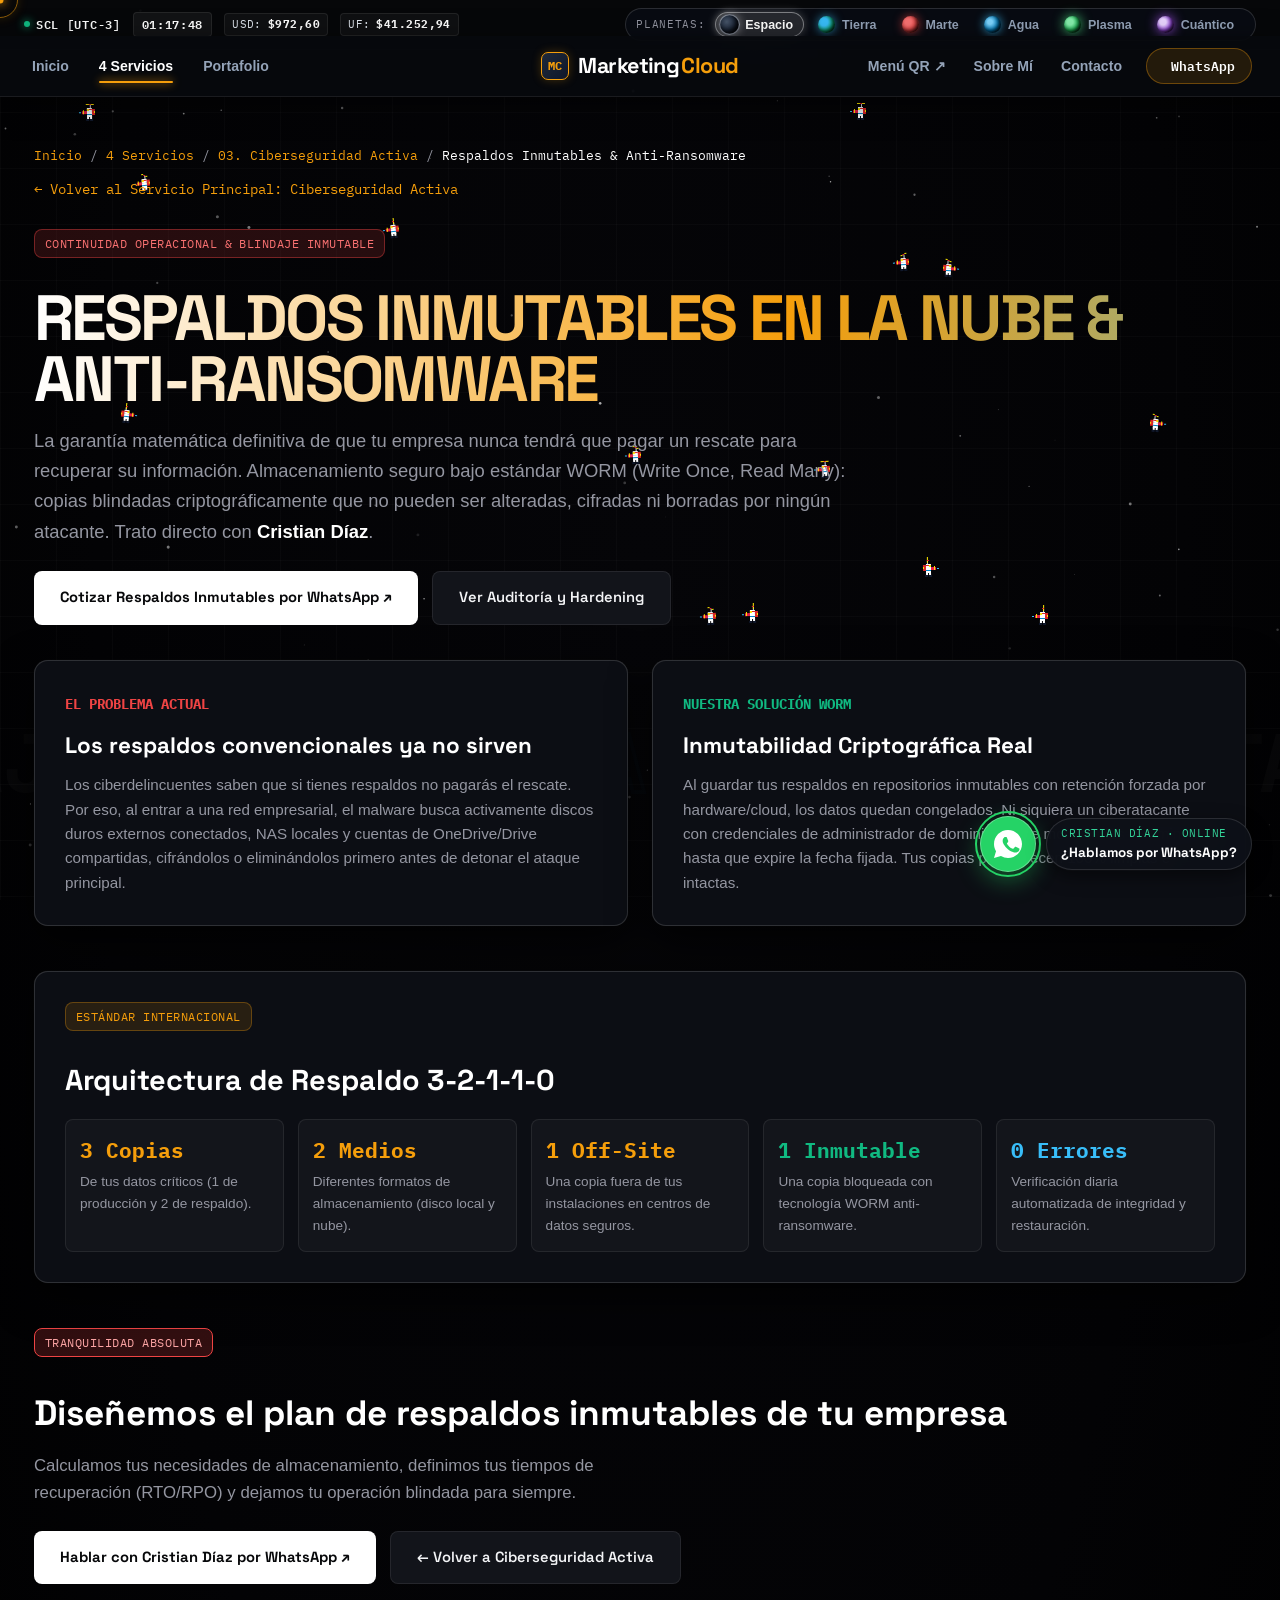
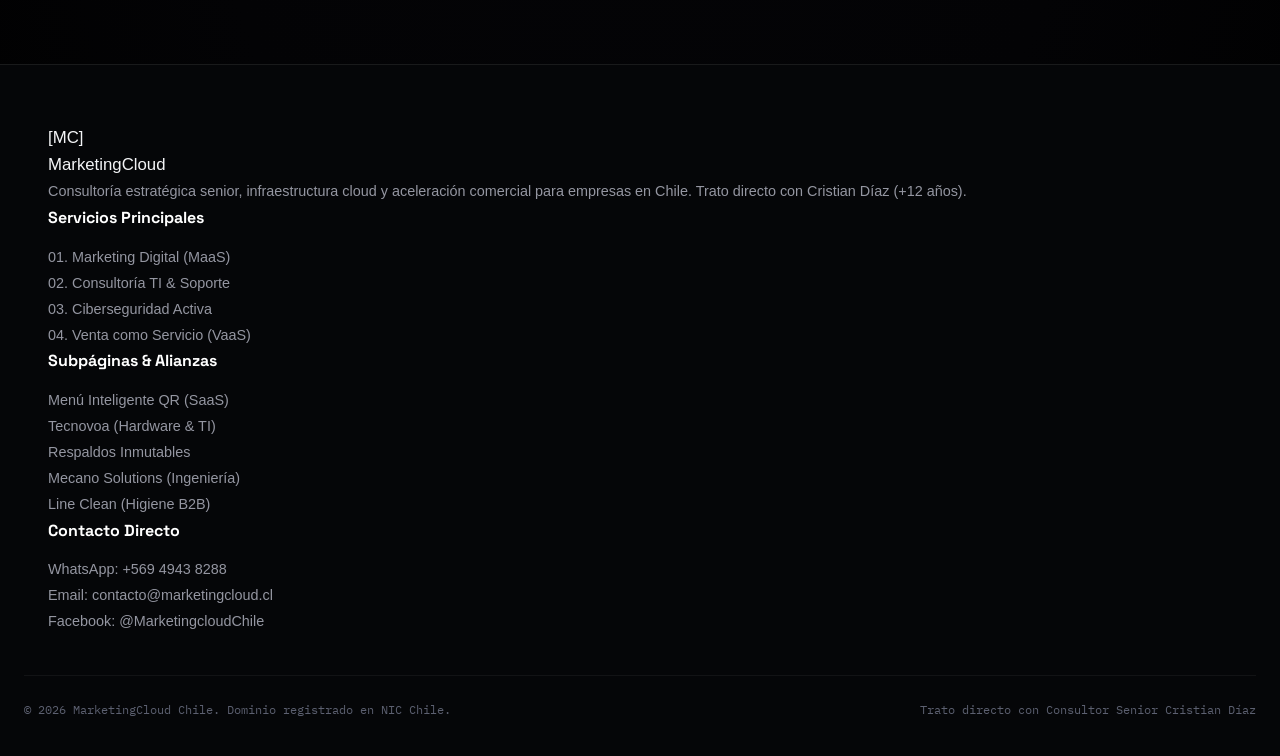
==== ciberseguridad-respaldos.html @ 9ed87741 "feat: complete dedicated pages for 4 services and respective subpages, and mobile responsive headlin" ====
<!DOCTYPE html>
<html lang="es-CL">
<head>
  <meta charset="UTF-8">
  <meta name="viewport" content="width=device-width, initial-scale=1.0">

  <!-- Primary Meta Tags -->
  <title>Respaldos Inmutables en la Nube & Anti-Ransomware | MarketingCloud Chile</title>
  <meta name="title" content="Respaldos Inmutables en la Nube & Anti-Ransomware | MarketingCloud Chile">
  <meta name="description" content="Solución de respaldos inmutables en la nube con estándar WORM (Write Once, Read Many). Garantía total contra cifrado de ransomware y recuperación de desastres (DRaaS).">
  <link rel="canonical" href="https://crdiazu.github.io/marketingcloud-cl/ciberseguridad-respaldos.html">
  <meta name="robots" content="index, follow">

  <!-- Favicon & Icons -->
  <link rel="icon" type="image/x-icon" href="favicon.ico">
  <link rel="icon" type="image/png" sizes="64x64" href="favicon.png">
  <link rel="apple-touch-icon" href="favicon.png">

  <!-- Open Graph / Facebook / WhatsApp -->
  <meta property="og:type" content="website">
  <meta property="og:url" content="https://crdiazu.github.io/marketingcloud-cl/ciberseguridad-respaldos.html">
  <meta property="og:site_name" content="MarketingCloud Chile">
  <meta property="og:title" content="Respaldos Inmutables en la Nube & Anti-Ransomware | MarketingCloud Chile">
  <meta property="og:description" content="Solución de respaldos inmutables en la nube con estándar WORM (Write Once, Read Many). Garantía total contra cifrado de ransomware y recuperación de desastres (DRaaS).">
  <meta property="og:image" content="https://crdiazu.github.io/marketingcloud-cl/og-image.jpg">
  <meta property="og:image:secure_url" content="https://crdiazu.github.io/marketingcloud-cl/og-image.jpg">
  <meta property="og:image:type" content="image/jpeg">
  <meta property="og:image:width" content="1200">
  <meta property="og:image:height" content="630">
  <meta property="og:image:alt" content="Respaldos Inmutables en la Nube & Anti-Ransomware | MarketingCloud Chile">
  <meta property="og:locale" content="es_CL">

  <!-- Twitter / X -->
  <meta name="twitter:card" content="summary_large_image">
  <meta name="twitter:url" content="https://crdiazu.github.io/marketingcloud-cl/ciberseguridad-respaldos.html">
  <meta name="twitter:title" content="Respaldos Inmutables en la Nube & Anti-Ransomware | MarketingCloud Chile">
  <meta name="twitter:description" content="Solución de respaldos inmutables en la nube con estándar WORM (Write Once, Read Many). Garantía total contra cifrado de ransomware y recuperación de desastres (DRaaS).">
  <meta name="twitter:image" content="https://crdiazu.github.io/marketingcloud-cl/og-image.jpg">
  
  <!-- SEO GEO Chile -->
  <meta name="geo.region" content="CL-RM">
  <meta name="geo.placename" content="Santiago, Chile">
  <meta name="geo.position" content="-33.4489;-70.6693">
  <meta name="ICBM" content="-33.4489, -70.6693">

  <link rel="preconnect" href="https://fonts.googleapis.com">
  <link rel="preconnect" href="https://fonts.gstatic.com" crossorigin>
  <link href="https://fonts.googleapis.com/css2?family=Space+Grotesk:wght@400;500;600;700;800;900&family=Inter:wght@400;500;600;700&family=IBM+Plex+Mono:wght@400;500;600;700&display=swap" rel="stylesheet">
  <link rel="stylesheet" href="css/style.css">
</head>
<body>

  <!-- CANVAS ESPACIAL DE FONDO -->
  <canvas id="nebula-canvas"></canvas>
  <div class="grid-bg" aria-hidden="true"></div>

  <!-- CURSOR RETICULAR ESPACIAL -->
  <div class="cursor-dot" id="cursor-dot" aria-hidden="true"></div>
  <div class="cursor-ring" id="cursor-ring" aria-hidden="true"></div>

  <!-- BARRA DE ESTUDIO CON RELOJ, DÓLAR, UF Y SELECTOR DE ENTORNOS PLANETARIOS -->
  <aside class="studio-bar" aria-label="Información de mercado y controles de física">
    <div class="studio-bar-inner">
      <div class="studio-bar-left">
        <span style="display: inline-flex; align-items: center; gap: 6px; color: #FFFFFF; font-weight: 600;">
          <span style="width: 6px; height: 6px; border-radius: 50%; background: #10B981; box-shadow: 0 0 8px #10B981;"></span>
          SCL [UTC-3]
        </span>
        <span class="timecode-live" id="live-timecode">00:00:00</span>
        
        <!-- INDICADORES ECONÓMICOS CHILE EN VIVO -->
        <span class="finance-badge" title="Valor oficial Dólar Observado en Chile">
          USD: <strong id="val-dolar">$972,60</strong>
        </span>
        <span class="finance-badge" title="Valor oficial Unidad de Fomento">
          UF: <strong id="val-uf">$41.252,94</strong>
        </span>
      </div>

      <div class="studio-bar-right">
        <!-- SELECTOR DE ENTORNOS PLANETARIOS CON ESFERAS 3D -->
        <div class="gravity-selector-bar">
          <span class="gravity-label">Planetas:</span>
          <button class="gravity-btn active" data-mode="espacio" title="Espacio: Zero-G cósmico [Tecla E]">
            <span class="planet-sphere sphere-espacio"></span>
            <span>Espacio</span>
          </button>
          <button class="gravity-btn" data-mode="tierra" title="Tierra: 1.0g y atmósfera verde [Tecla T]">
            <span class="planet-sphere sphere-tierra"></span>
            <span>Tierra</span>
          </button>
          <button class="gravity-btn" data-mode="marte" title="Marte: Viento rojo y 0.38g [Tecla M]">
            <span class="planet-sphere sphere-marte"></span>
            <span>Marte</span>
          </button>
          <button class="gravity-btn" data-mode="agua" title="Agua: Oleaje abisal y plantas marinas [Tecla A]">
            <span class="planet-sphere sphere-agua"></span>
            <span>Agua</span>
          </button>
          <button class="gravity-btn" data-mode="plasma" title="Plasma: Arcos eléctricos y verde neón [Tecla P]">
            <span class="planet-sphere sphere-plasma"></span>
            <span>Plasma</span>
          </button>
          <button class="gravity-btn" data-mode="cuantico" title="Cuántico: Púrpura iridiscente oscilante [Tecla C]">
            <span class="planet-sphere sphere-cuantico"></span>
            <span>Cuántico</span>
          </button>
        </div>
      </div>
    </div>
  </aside>

  <!-- CABECERA SUPERIOR MÓVIL (LOGO CENTRADO + ESTADO + BOTÓN PLANETA) -->
  <header class="mobile-top-bar" aria-label="Identidad móvil y selector de entorno">
    <div class="mobile-top-inner">
      <span class="mobile-status-dot" title="Santiago de Chile Online"></span>
      <a href="index.html" class="brand-link">
        <span class="brand-badge-icon">MC</span>
        <span class="brand-name">Marketing<span>Cloud</span></span>
      </a>
      <button class="mobile-planet-pill" id="mobile-planet-btn" aria-label="Cambiar entorno planetario">
        🌌 Espacio
      </button>
    </div>
  </header>

  <!-- CABECERA PRINCIPAL ATRACTIVA CON LOGO AL CENTRO Y MENÚ STICKY AL BAJAR -->
  <nav class="main-nav" aria-label="Navegación principal">
    <div class="nav-container">
      <!-- Columna Izquierda: Menús -->
      <div class="nav-col-left">
        <a href="index.html" class="nav-menu-link">
          <svg class="nav-tab-icon" viewBox="0 0 24 24" width="18" height="18" fill="none" stroke="currentColor" stroke-width="2"><path d="M3 12l9-9 9 9M5 10v10a1 1 0 001 1h4v-6h4v6h4a1 1 0 001-1V10"/></svg>
          <span>Inicio</span>
        </a>
        <a href="servicios.html" class="nav-menu-link active">
          <svg class="nav-tab-icon" viewBox="0 0 24 24" width="18" height="18" fill="none" stroke="currentColor" stroke-width="2"><rect x="3" y="3" width="7" height="7" rx="1"/><rect x="14" y="3" width="7" height="7" rx="1"/><rect x="14" y="14" width="7" height="7" rx="1"/><rect x="3" y="14" width="7" height="7" rx="1"/></svg>
          <span>4 Servicios</span>
        </a>
        <a href="portafolio.html" class="nav-menu-link">
          <svg class="nav-tab-icon" viewBox="0 0 24 24" width="18" height="18" fill="none" stroke="currentColor" stroke-width="2"><rect x="2" y="7" width="20" height="14" rx="2"/><path d="M16 7V5a2 2 0 00-2-2h-4a2 2 0 00-2 2v2"/></svg>
          <span>Portafolio</span>
        </a>
      </div>

      <!-- Columna Centro: LOGO DESTACADO AL CENTRO -->
      <div class="nav-col-center">
        <a href="index.html" class="brand-link" title="MarketingCloud Chile · Ir a Inicio">
          <span class="brand-badge-icon">MC</span>
          <span class="brand-name">Marketing<span>Cloud</span></span>
        </a>
      </div>

      <!-- Columna Derecha: Menús + CTA Directo -->
      <div class="nav-col-right">
        <a href="https://menu-inteligente-mc.vercel.app/" target="_blank" rel="noopener" class="nav-menu-link" title="Producto Destacado de Marketing Digital">
          <span>Menú QR ↗</span>
        </a>
        <a href="sobre-mi.html" class="nav-menu-link">
          <svg class="nav-tab-icon" viewBox="0 0 24 24" width="18" height="18" fill="none" stroke="currentColor" stroke-width="2"><path d="M20 21v-2a4 4 0 00-4-4H8a4 4 0 00-4 4v2"/><circle cx="12" cy="7" r="4"/></svg>
          <span>Sobre Mí</span>
        </a>
        <a href="contacto.html" class="nav-menu-link">
          <svg class="nav-tab-icon" viewBox="0 0 24 24" width="18" height="18" fill="none" stroke="currentColor" stroke-width="2"><path d="M21 15a2 2 0 01-2 2H7l-4 4V5a2 2 0 012-2h14a2 2 0 012 2z"/></svg>
          <span>Contacto</span>
        </a>
        <a class="nav-cta-btn" href="https://wa.me/56949438288?text=Hola%20Cristian,%20me%20gustar%C3%ADa%20conversar%20sobre%20mi%20empresa" target="_blank" rel="noopener">
          <span class="pulse-dot"></span>
          <span>WhatsApp</span>
        </a>
      </div>
    </div>
  </nav>


  <main class="wrap" style="padding-top: 125px;">

    <!-- BREADCRUMBS -->
    <div style="padding: 20px 0 10px; font-family: var(--font-mono); font-size: 0.82rem; color: var(--text-muted);">
      <a href="index.html" style="color: var(--accent);">Inicio</a> / 
      <a href="servicios.html" style="color: var(--accent);">4 Servicios</a> / 
      <a href="servicio-ciberseguridad.html" style="color: var(--accent);">03. Ciberseguridad Activa</a> / 
      <span style="color: #FFFFFF;">Respaldos Inmutables & Anti-Ransomware</span>
    </div>

    <div style="margin-bottom: 16px;">
      <a href="servicio-ciberseguridad.html" style="display: inline-flex; align-items: center; gap: 6px; font-family: var(--font-mono); font-size: 0.85rem; color: var(--accent); text-decoration: none;">
        ← Volver al Servicio Principal: Ciberseguridad Activa
      </a>
    </div>

    <!-- HERO SUBPÁGINA -->
    <section style="padding: 10px 0 35px;">
      <span class="chip" style="background: rgba(239, 68, 68, 0.15); border: 1px solid rgba(239, 68, 68, 0.4); color: #F87171;">CONTINUIDAD OPERACIONAL & BLINDAJE INMUTABLE</span>
      <h1 class="chroma-title" style="margin: 14px 0 16px; font-size: clamp(2.3rem, 5vw, 4rem);">
        RESPALDOS INMUTABLES EN LA NUBE & ANTI-RANSOMWARE
      </h1>
      <p style="font-size: 1.15rem; color: var(--text-muted); max-width: 820px; line-height: 1.65; margin-bottom: 24px;">
        La garantía matemática definitiva de que tu empresa nunca tendrá que pagar un rescate para recuperar su información. Almacenamiento seguro bajo estándar WORM (Write Once, Read Many): copias blindadas criptográficamente que no pueden ser alteradas, cifradas ni borradas por ningún atacante. Trato directo con <strong style="color: #FFFFFF;">Cristian Díaz</strong>.
      </p>

      <div style="display: flex; gap: 14px; flex-wrap: wrap;">
        <a class="btn-primary" href="https://wa.me/56949438288?text=Hola%20Cristian,%20quiero%20implementar%20Respaldos%20Inmutables%20en%20la%20nube%20para%20mi%20empresa" target="_blank" rel="noopener">
          Cotizar Respaldos Inmutables por WhatsApp ↗
        </a>
        <a class="btn-secondary" href="servicio-ciberseguridad.html">
          Ver Auditoría y Hardening
        </a>
      </div>
    </section>

    <!-- ¿POR QUÉ FALLAN LOS RESPALDOS TRADICIONALES? -->
    <section style="margin-bottom: 45px;">
      <div style="display: grid; grid-template-columns: repeat(auto-fit, minmax(300px, 1fr)); gap: 24px;">
        <article class="tile" style="border-left: 4px solid #EF4444; background: #0C0E14 !important;">
          <div class="card-content-layer">
            <span style="font-family: var(--font-mono); color: #EF4444; font-weight: 700; font-size: 0.85rem;">EL PROBLEMA ACTUAL</span>
            <h3 style="font-family: var(--font-display); font-size: 1.4rem; color: #FFFFFF; margin: 10px 0;">
              Los respaldos convencionales ya no sirven
            </h3>
            <p style="color: var(--text-muted); font-size: 0.95rem; line-height: 1.6;">
              Los ciberdelincuentes saben que si tienes respaldos no pagarás el rescate. Por eso, al entrar a una red empresarial, el malware busca activamente discos duros externos conectados, NAS locales y cuentas de OneDrive/Drive compartidas, cifrándolos o eliminándolos primero antes de detonar el ataque principal.
            </p>
          </div>
        </article>

        <article class="tile" style="border-left: 4px solid #10B981; background: #0C0E14 !important;">
          <div class="card-content-layer">
            <span style="font-family: var(--font-mono); color: #10B981; font-weight: 700; font-size: 0.85rem;">NUESTRA SOLUCIÓN WORM</span>
            <h3 style="font-family: var(--font-display); font-size: 1.4rem; color: #FFFFFF; margin: 10px 0;">
              Inmutabilidad Criptográfica Real
            </h3>
            <p style="color: var(--text-muted); font-size: 0.95rem; line-height: 1.6;">
              Al guardar tus respaldos en repositorios inmutables con retención forzada por hardware/cloud, los datos quedan congelados. Ni siquiera un ciberatacante con credenciales de administrador de dominio puede modificarlos o eliminarlos hasta que expire la fecha fijada. Tus copias permanecen 100% limpias e intactas.
            </p>
          </div>
        </article>
      </div>
    </section>

    <!-- LA REGLA DE ORO 3-2-1-1-0 -->
    <section style="margin-bottom: 45px;">
      <article class="tile col-12" style="position: relative; background: #0C0E14 !important;">
        <div class="card-content-layer">
          <span class="chip chip-accent">ESTÁNDAR INTERNACIONAL</span>
          <h2 style="font-family: var(--font-display); font-size: 1.8rem; color: #FFFFFF; margin: 10px 0 16px;">
            Arquitectura de Respaldo 3-2-1-1-0
          </h2>
          <div style="display: grid; grid-template-columns: repeat(auto-fit, minmax(200px, 1fr)); gap: 14px;">
            <div style="background: rgba(255,255,255,0.03); border: 1px solid var(--border); padding: 14px; border-radius: 8px;">
              <strong style="color: var(--accent); font-family: var(--font-mono); font-size: 1.3rem;">3 Copias</strong>
              <p style="font-size: 0.85rem; color: var(--text-muted); margin-top: 4px;">De tus datos críticos (1 de producción y 2 de respaldo).</p>
            </div>
            <div style="background: rgba(255,255,255,0.03); border: 1px solid var(--border); padding: 14px; border-radius: 8px;">
              <strong style="color: var(--accent); font-family: var(--font-mono); font-size: 1.3rem;">2 Medios</strong>
              <p style="font-size: 0.85rem; color: var(--text-muted); margin-top: 4px;">Diferentes formatos de almacenamiento (disco local y nube).</p>
            </div>
            <div style="background: rgba(255,255,255,0.03); border: 1px solid var(--border); padding: 14px; border-radius: 8px;">
              <strong style="color: var(--accent); font-family: var(--font-mono); font-size: 1.3rem;">1 Off-Site</strong>
              <p style="font-size: 0.85rem; color: var(--text-muted); margin-top: 4px;">Una copia fuera de tus instalaciones en centros de datos seguros.</p>
            </div>
            <div style="background: rgba(255,255,255,0.03); border: 1px solid var(--border); padding: 14px; border-radius: 8px;">
              <strong style="color: #10B981; font-family: var(--font-mono); font-size: 1.3rem;">1 Inmutable</strong>
              <p style="font-size: 0.85rem; color: var(--text-muted); margin-top: 4px;">Una copia bloqueada con tecnología WORM anti-ransomware.</p>
            </div>
            <div style="background: rgba(255,255,255,0.03); border: 1px solid var(--border); padding: 14px; border-radius: 8px;">
              <strong style="color: #38BDF8; font-family: var(--font-mono); font-size: 1.3rem;">0 Errores</strong>
              <p style="font-size: 0.85rem; color: var(--text-muted); margin-top: 4px;">Verificación diaria automatizada de integridad y restauración.</p>
            </div>
          </div>
        </div>
      </article>
    </section>

    <!-- BANNER FINAL -->
    <section style="margin-bottom: 60px;">
      <div class="cta-banner" style="position: relative; overflow: hidden;">
        <span class="chip" style="background: rgba(239, 68, 68, 0.2); color: #FCA5A5; border: 1px solid #EF4444;">TRANQUILIDAD ABSOLUTA</span>
        <h2 style="font-family: var(--font-display); font-size: 2.2rem; color: #FFFFFF; margin: 12px 0;">
          Diseñemos el plan de respaldos inmutables de tu empresa
        </h2>
        <p style="font-size: 1.05rem; color: var(--text-muted); max-width: 650px; margin-bottom: 24px;">
          Calculamos tus necesidades de almacenamiento, definimos tus tiempos de recuperación (RTO/RPO) y dejamos tu operación blindada para siempre.
        </p>
        <div style="display: flex; gap: 14px; flex-wrap: wrap;">
          <a class="btn-primary" href="https://wa.me/56949438288?text=Hola%20Cristian,%20quiero%20cotizar%20un%20sistema%20de%20Respaldos%20Inmutables%20en%20la%20nube" target="_blank" rel="noopener">
            Hablar con Cristian Díaz por WhatsApp ↗
          </a>
          <a class="btn-secondary" href="servicio-ciberseguridad.html">
            ← Volver a Ciberseguridad Activa
          </a>
        </div>
      </div>
    </section>

  </main>

  <!-- FOOTER PRINCIPAL -->
  <footer class="main-footer">
    <div class="wrap foot-grid">
      <div class="footer-col foot-brand">
        <div class="brand">
          <div class="brand-badge">[MC]</div>
          <div class="brand-title">Marketing<span>Cloud</span></div>
        </div>
        <p>
          Consultoría estratégica senior, infraestructura cloud y aceleración comercial para empresas en Chile. Trato directo con Cristian Díaz (+12 años).
        </p>
      </div>

      <div class="footer-col">
        <h5>Servicios Principales</h5>
        <a href="servicio-marketing-digital.html">01. Marketing Digital (MaaS)</a>
        <a href="servicio-consultoria-ti.html">02. Consultoría TI & Soporte</a>
        <a href="servicio-ciberseguridad.html">03. Ciberseguridad Activa</a>
        <a href="servicio-venta-b2b.html">04. Venta como Servicio (VaaS)</a>
      </div>

      <div class="footer-col">
        <h5>Subpáginas & Alianzas</h5>
        <a href="menu-inteligente.html">Menú Inteligente QR (SaaS)</a>
        <a href="tecnovoa.html">Tecnovoa (Hardware & TI)</a>
        <a href="ciberseguridad-respaldos.html">Respaldos Inmutables</a>
        <a href="cliente-mecano-solutions.html">Mecano Solutions (Ingeniería)</a>
        <a href="cliente-line-clean.html">Line Clean (Higiene B2B)</a>
      </div>

      <div class="footer-col">
        <h5>Contacto Directo</h5>
        <a href="https://wa.me/56949438288" target="_blank" rel="noopener">WhatsApp: +569 4943 8288</a>
        <a href="mailto:contacto@marketingcloud.cl">Email: contacto@marketingcloud.cl</a>
        <a href="https://web.facebook.com/MarketingcloudChile/" target="_blank" rel="noopener">Facebook: @MarketingcloudChile</a>
      </div>
    </div>
    
    <div class="foot-bottom">
      <div>© 2026 MarketingCloud Chile. Dominio registrado en NIC Chile.</div>
      <div>Trato directo con Consultor Senior Cristian Díaz</div>
    </div>
  </footer>

  <!-- TOAST FLOTANTE -->
  <div class="physics-hud-toast" id="physics-hud-toast" aria-live="polite"></div>

  <!-- GLOBO FLOTANTE DE WHATSAPP -->
  <a href="https://wa.me/56949438288?text=Hola%20Cristian,%20vi%20tu%20sitio%20MarketingCloud%20y%20me%20gustar%C3%ADa%20hacer%20una%20consulta." 
     class="whatsapp-float-bubble" 
     target="_blank" 
     rel="noopener noreferrer" 
     aria-label="Contactar a Cristian Díaz por WhatsApp">
    <div class="whatsapp-bubble-inner">
      <span class="whatsapp-pulse-ring" aria-hidden="true"></span>
      <svg class="whatsapp-svg-icon" viewBox="0 0 32 32" fill="none" xmlns="http://www.w3.org/2000/svg" aria-hidden="true">
        <path fill-rule="evenodd" clip-rule="evenodd" d="M16 2C8.268 2 2 8.268 2 16c0 2.652.738 5.132 2.022 7.262L2 30l6.942-1.996A13.926 13.926 0 0016 30c7.732 0 14-6.268 14-14S23.732 2 16 2zm-1.07 7.74c-.31-.69-.636-.704-.93-.717-.24-.01-.516-.01-.792-.01-.276 0-.724.103-1.103.517-.38.413-1.448 1.413-1.448 3.447s1.482 3.998 1.689 4.274c.207.276 2.87 4.599 7.07 6.257 3.49 1.378 4.2 1.103 4.958 1.034.758-.069 2.447-1 2.792-1.965.345-.965.345-1.792.241-1.965-.103-.172-.379-.276-.793-.482-.413-.207-2.447-1.206-2.826-1.344-.38-.138-.655-.207-.93.207-.276.413-1.069 1.344-1.31 1.62-.241.275-.483.31-.896.103-.414-.207-1.748-.644-3.33-2.054-1.23-1.097-2.062-2.453-2.303-2.866-.241-.414-.026-.638.181-.844.186-.186.414-.482.62-.723.207-.242.276-.414.414-.69.138-.275.069-.517-.034-.723-.104-.207-.905-2.247-1.27-3.056z" fill="white"/>
      </svg>
    </div>
    <span class="whatsapp-bubble-tooltip">
      <small>Cristian Díaz · Online</small>
      <strong>¿Hablamos por WhatsApp?</strong>
    </span>
  </a>

  <script src="js/engine.js"></script>
</body>
</html>
---- css/style.css ----
﻿/* ==========================================================================
   MARKETINGCLOUD CHILE · DESIGN SYSTEM (Layers of Time + Impeccable)
   Direction: The Cosmic Show Board & High-Contrast Chroma
   ========================================================================== */

:root {
  /* Colors */
  --bg: #07080A;
  --bg-alt: #0D0E12;
  --surface: #12141A;
  --surface-hover: #181B24;
  --border: rgba(255, 255, 255, 0.08);
  --border-focus: rgba(255, 255, 255, 0.22);
  
  --text: #F3F4F6;
  --text-muted: #9496A1;
  --text-dim: #5C6070;
  
  --accent: #F59E0B;
  --accent-hover: #D97706;
  --accent-subtle: rgba(245, 158, 11, 0.12);
  
  --cyan: #38BDF8;
  --cyan-subtle: rgba(56, 189, 248, 0.12);
  
  --emerald: #10B981;
  --emerald-subtle: rgba(16, 185, 129, 0.12);
  
  --purple: #A78BFA;
  --purple-subtle: rgba(167, 139, 250, 0.12);

  /* Typography */
  --font-display: "Space Grotesk", -apple-system, BlinkMacSystemFont, "Segoe UI", Roboto, sans-serif;
  --font-body: "Plus Jakarta Sans", -apple-system, BlinkMacSystemFont, "Segoe UI", Roboto, sans-serif;
  --font-mono: "IBM Plex Mono", "SF Mono", Menlo, monospace;

  --step-small: clamp(0.8125rem, 0.8rem + 0.1vw, 0.875rem);
  --step-body: clamp(0.95rem, 0.92rem + 0.2vw, 1.05rem);
  --step-lead: clamp(1.15rem, 1.05rem + 0.5vw, 1.35rem);
  --step-title: clamp(1.5rem, 1.3rem + 1.2vw, 2.2rem);
  --step-head: clamp(2.4rem, 2rem + 3.2vw, 4.4rem);
  --step-giant: clamp(2.8rem, 2.2rem + 5vw, 6.2rem);

  --radius-sm: 8px;
  --radius-md: 14px;
  --radius-lg: 20px;
  --radius-full: 9999px;
  
  --gap: 16px;
}

*, *::before, *::after {
  margin: 0;
  padding: 0;
  box-sizing: border-box;
}

html {
  scroll-behavior: smooth;
  color-scheme: dark;
}

body {
  background-color: var(--bg);
  color: var(--text);
  font-family: var(--font-body);
  font-size: var(--step-body);
  line-height: 1.6;
  -webkit-font-smoothing: antialiased;
  -moz-osx-font-smoothing: grayscale;
  overflow-x: hidden;
  position: relative;
}

a {
  color: inherit;
  text-decoration: none;
}

img {
  max-width: 100%;
  display: block;
}

.wrap {
  max-width: 1260px;
  margin: 0 auto;
  padding: 0 24px;
  position: relative;
  z-index: 2;
}

/* ==========================================================================
   COSMIC CLOUD CANVAS & RETICLE CURSOR (Layers of Time Effect)
   ========================================================================== */
#nebula-canvas {
  position: fixed;
  inset: 0;
  width: 100vw;
  height: 100vh;
  pointer-events: none;
  z-index: 1;
  
}

.grid-bg {
  position: fixed;
  inset: 0;
  pointer-events: none;
  z-index: 0;
  background-image: 
    linear-gradient(to right, rgba(255, 255, 255, 0.025) 1px, transparent 1px),
    linear-gradient(to bottom, rgba(255, 255, 255, 0.025) 1px, transparent 1px);
  background-size: 56px 56px;
}

/* Cursor Core & Reticle (High Contrast, ZERO Text Blur) */
.cursor-dot {
  position: fixed;
  top: 0;
  left: 0;
  width: 7px;
  height: 7px;
  background-color: var(--accent);
  box-shadow: 0 0 10px var(--accent), 0 0 20px rgba(245, 158, 11, 0.6);
  border-radius: 50%;
  pointer-events: none;
  z-index: 10000;
  transform: translate(-50%, -50%);
  transition: width 0.2s ease, height 0.2s ease, background-color 0.2s ease;
}

.cursor-ring {
  position: fixed;
  top: 0;
  left: 0;
  width: 36px;
  height: 36px;
  border: 1.5px solid rgba(245, 158, 11, 0.55);
  box-shadow: 0 0 12px rgba(245, 158, 11, 0.15);
  border-radius: 50%;
  pointer-events: none;
  z-index: 9999;
  transform: translate(-50%, -50%);
  /* NO blur filter on cursor so text is ALWAYS sharp */
  transition: width 0.22s cubic-bezier(0.16, 1, 0.3, 1),
              height 0.22s cubic-bezier(0.16, 1, 0.3, 1),
              border-color 0.2s ease,
              background-color 0.2s ease,
              transform 0.1s ease;
}

/* High contrast active state when hovering links or text */
.cursor-ring.active {
  width: 58px;
  height: 58px;
  border-color: #FFFFFF;
  border-width: 2px;
  box-shadow: 0 0 18px rgba(255, 255, 255, 0.4), 0 0 30px rgba(56, 189, 248, 0.3);
  background: rgba(255, 255, 255, 0.06);
}

/* ==========================================================================
   STUDIO TOP BAR
   ========================================================================== */
.studio-bar {
  background: rgba(7, 8, 10, 0.95);
  border-bottom: 1px solid var(--border);
  padding: 8px 24px;
  font-family: var(--font-mono);
  font-size: 0.72rem;
  color: var(--text-dim);
  letter-spacing: 0.06em;
  position: fixed;
  top: 0;
  left: 0;
  right: 0;
  z-index: 101;
}

.studio-bar-inner {
  max-width: 1260px;
  margin: 0 auto;
  display: flex;
  justify-content: space-between;
  align-items: center;
}

.timecode-live {
  color: #FFFFFF;
  font-variant-numeric: tabular-nums;
  font-weight: 600;
  background: rgba(255, 255, 255, 0.05);
  padding: 2px 8px;
  border-radius: 4px;
  border: 1px solid rgba(255, 255, 255, 0.08);
}

/* ==========================================================================
   NAVIGATION
   ========================================================================== */
nav.main-nav {
  position: fixed;
  top: 35px;
  left: 0;
  right: 0;
  z-index: 100;
  display: flex;
  align-items: center;
  justify-content: space-between;
  padding: 14px 28px;
  background: rgba(7, 8, 10, 0.88);
  backdrop-filter: blur(16px);
  -webkit-backdrop-filter: blur(16px);
  border-bottom: 1px solid var(--border);
}

.logo {
  font-family: var(--font-display);
  font-weight: 700;
  font-size: 1.25rem;
  letter-spacing: -0.02em;
}

.logo a {
  display: flex;
  align-items: center;
  gap: 3px;
}

.logo span {
  color: var(--accent);
}

.nav-links {
  display: flex;
  align-items: center;
  gap: 28px;
  font-size: 0.9rem;
  font-weight: 500;
  color: var(--text-muted);
}

.nav-links a {
  transition: color 0.2s ease;
  padding: 4px 0;
}

.nav-links a:hover,
.nav-links a.active {
  color: #FFFFFF;
}

.nav-cta {
  font-family: var(--font-mono);
  font-size: 0.82rem;
  font-weight: 500;
  background: var(--surface);
  border: 1px solid var(--border);
  padding: 8px 16px;
  border-radius: var(--radius-full);
  color: var(--text);
  transition: all 0.2s ease;
  display: inline-flex;
  align-items: center;
  gap: 8px;
}

.nav-cta .pulse-dot {
  width: 7px;
  height: 7px;
  border-radius: 50%;
  background-color: var(--emerald);
  box-shadow: 0 0 0 3px rgba(16, 185, 129, 0.25);
}

.nav-cta:hover {
  background: var(--surface-hover);
  border-color: var(--border-focus);
  color: #FFFFFF;
}

@media (max-width: 960px) {
  .nav-links {
    display: none;
  }
}

/* ==========================================================================
   BUTTONS
   ========================================================================== */
.btn-primary {
  background: #FFFFFF;
  color: #07080A;
  font-family: var(--font-display);
  font-size: 0.92rem;
  font-weight: 700;
  padding: 14px 26px;
  border-radius: var(--radius-sm);
  display: inline-flex;
  align-items: center;
  justify-content: center;
  gap: 8px;
  transition: all 0.2s ease;
  border: none;
}

.btn-primary:hover {
  background: var(--accent);
  color: #07080A;
  transform: translateY(-2px);
  box-shadow: 0 8px 24px rgba(245, 158, 11, 0.3);
}

.btn-secondary {
  background: var(--surface);
  border: 1px solid var(--border);
  font-family: var(--font-display);
  font-size: 0.92rem;
  font-weight: 600;
  padding: 14px 26px;
  border-radius: var(--radius-sm);
  color: var(--text);
  display: inline-flex;
  align-items: center;
  justify-content: center;
  gap: 8px;
  transition: all 0.2s ease;
}

.btn-secondary:hover {
  background: var(--surface-hover);
  border-color: var(--border-focus);
  color: #FFFFFF;
  transform: translateY(-2px);
}

.btn-accent {
  background: var(--accent);
  color: #07080A;
  font-family: var(--font-display);
  font-size: 0.92rem;
  font-weight: 700;
  padding: 14px 26px;
  border-radius: var(--radius-sm);
  display: inline-flex;
  align-items: center;
  justify-content: center;
  gap: 8px;
  transition: all 0.2s ease;
}

.btn-accent:hover {
  background: #FFFFFF;
  transform: translateY(-2px);
  box-shadow: 0 8px 24px rgba(255, 255, 255, 0.2);
}

/* ==========================================================================
   ANIMATIONS & KEYFRAMES (Layers of Time Studio)
   ========================================================================== */
@keyframes chromaticShift {
  0% { background-position: 0% 50%; }
  50% { background-position: 100% 50%; }
  100% { background-position: 0% 50%; }
}

@keyframes pulseNeon {
  0%, 100% { opacity: 0.8; transform: scale(1); }
  50% { opacity: 1; transform: scale(1.08); filter: drop-shadow(0 0 10px rgba(245, 158, 11, 0.8)); }
}

/* ==========================================================================
   CHROMATIC GRADIENT HEADLINES (Layers of Time Giant Typography)
   ========================================================================== */
.chroma-title {
  font-family: var(--font-display);
  font-size: var(--step-giant);
  font-weight: 800;
  line-height: 0.95;
  letter-spacing: -0.04em;
  background: linear-gradient(90deg, #FFFFFF 0%, #F59E0B 25%, #38BDF8 55%, #A78BFA 80%, #FFFFFF 100%);
  background-size: 250% auto;
  -webkit-background-clip: text;
  -webkit-text-fill-color: transparent;
  animation: chromaticShift 7s linear infinite;
  display: inline-block;
  margin-bottom: 24px;
}

.hero-statement {
  font-family: var(--font-display);
  font-size: var(--step-head);
  font-weight: 800;
  line-height: 1.05;
  letter-spacing: -0.03em;
  color: #FFFFFF;
  margin-bottom: 20px;
}

.hero-statement .gradient-text {
  background: linear-gradient(90deg, #F59E0B 0%, #38BDF8 35%, #A78BFA 70%, #F59E0B 100%);
  background-size: 250% auto;
  -webkit-background-clip: text;
  -webkit-text-fill-color: transparent;
  animation: chromaticShift 6s linear infinite;
}

/* ==========================================================================
   THE BOARD & 4 SERVICES CARDS
   ========================================================================== */
.board {
  display: grid;
  grid-template-columns: repeat(12, 1fr);
  gap: var(--gap);
  margin: var(--gap) 0;
}

.col-12 { grid-column: span 12; }
.col-8  { grid-column: span 8; }
.col-6  { grid-column: span 6; }
.col-4  { grid-column: span 4; }
.col-3  { grid-column: span 3; }

@media (max-width: 980px) {
  .col-8, .col-6, .col-4, .col-3 {
    grid-column: span 12;
  }
}

.tile {
  background: var(--surface);
  border: 1px solid var(--border);
  border-radius: var(--radius-md);
  padding: 30px;
  display: flex;
  flex-direction: column;
  justify-content: space-between;
  position: relative;
  transition: transform 0.25s cubic-bezier(0.16, 1, 0.3, 1),
              border-color 0.25s ease,
              background-color 0.25s ease,
              box-shadow 0.25s ease;
  overflow: hidden;
}

.tile:hover {
  border-color: var(--border-focus);
  background: var(--surface-hover);
  transform: translateY(-3px);
  box-shadow: 0 16px 36px rgba(0, 0, 0, 0.4);
}

/* 4 Main Services Card Styling - Texto 100% Nítido y de Alto Contraste */
.service-card {
  background: var(--surface);
  border: 1px solid var(--border);
  border-radius: var(--radius-md);
  padding: 32px;
  display: flex;
  flex-direction: column;
  justify-content: space-between;
  transition: transform 0.25s cubic-bezier(0.16, 1, 0.3, 1),
              border-color 0.25s ease,
              box-shadow 0.25s ease,
              background-color 0.25s ease;
  position: relative;
}

.service-card:hover {
  border-color: rgba(255, 255, 255, 0.35);
  background: #151821;
  transform: translateY(-4px);
  box-shadow: 0 20px 45px rgba(0, 0, 0, 0.5), 0 0 25px rgba(255, 255, 255, 0.05);
}

.service-card::after {
  content: "";
  position: absolute;
  top: 0; left: 0; right: 0;
  height: 2px;
  opacity: 0;
  transition: opacity 0.25s ease;
}

.service-card-1:hover::after { background: var(--accent); opacity: 1; }
.service-card-2:hover::after { background: var(--cyan); opacity: 1; }
.service-card-3:hover::after { background: var(--purple); opacity: 1; }
.service-card-4:hover::after { background: var(--emerald); opacity: 1; }

.service-icon {
  width: 48px;
  height: 48px;
  border-radius: 10px;
  display: flex;
  align-items: center;
  justify-content: center;
  font-size: 1.4rem;
  margin-bottom: 20px;
  border: 1px solid var(--border);
}

.chip {
  font-family: var(--font-mono);
  font-size: 0.75rem;
  letter-spacing: 0.04em;
  padding: 4px 10px;
  border-radius: var(--radius-sm);
  display: inline-flex;
  align-items: center;
  gap: 6px;
  width: fit-content;
  margin-bottom: 16px;
}

.chip-neutral {
  background: rgba(255, 255, 255, 0.05);
  color: var(--text-muted);
  border: 1px solid var(--border);
}

.chip-accent {
  background: var(--accent-subtle);
  color: var(--accent);
  border: 1px solid rgba(245, 158, 11, 0.3);
}

.chip-cyan {
  background: var(--cyan-subtle);
  color: var(--cyan);
  border: 1px solid rgba(56, 189, 248, 0.3);
}

.chip-purple {
  background: var(--purple-subtle);
  color: var(--purple);
  border: 1px solid rgba(167, 139, 250, 0.3);
}

.chip-emerald {
  background: var(--emerald-subtle);
  color: var(--emerald);
  border: 1px solid rgba(16, 185, 129, 0.3);
}

.service-title {
  font-family: var(--font-display);
  font-size: 1.45rem;
  font-weight: 700;
  letter-spacing: -0.02em;
  color: #FFFFFF;
  margin-bottom: 12px;
}

.service-desc {
  font-size: 0.95rem;
  color: var(--text-muted);
  line-height: 1.6;
  margin-bottom: 22px;
}

.service-list {
  list-style: none;
  display: flex;
  flex-direction: column;
  gap: 8px;
  margin-bottom: 24px;
  border-top: 1px solid var(--border);
  padding-top: 16px;
}

.service-list li {
  font-size: 0.88rem;
  color: var(--text);
  display: flex;
  align-items: center;
  gap: 8px;
}

.service-list li span.dot {
  width: 5px;
  height: 5px;
  border-radius: 50%;
  display: inline-block;
}

/* ==========================================================================
   GIANT CHROMATIC PROJECT SHOWCASE (Layers of Time Style)
   ========================================================================== */
.projects-section {
  margin-top: 80px;
  padding-top: 60px;
  border-top: 1px solid var(--border);
}

.project-giant-item {
  border-bottom: 1px solid var(--border);
  padding: 36px 0;
  display: grid;
  grid-template-columns: 220px 1fr 240px;
  gap: 28px;
  align-items: center;
  transition: transform 0.3s cubic-bezier(0.16, 1, 0.3, 1),
              background-color 0.3s ease,
              padding 0.3s ease;
  position: relative;
}

.project-giant-item:hover {
  background: rgba(255, 255, 255, 0.015);
  padding-left: 16px;
}

.project-number {
  font-family: var(--font-mono);
  font-size: 0.9rem;
  color: var(--accent);
  letter-spacing: 0.08em;
  margin-bottom: 8px;
  display: block;
}

.project-giant-name {
  font-family: var(--font-display);
  font-size: clamp(2.4rem, 5vw, 4.4rem);
  font-weight: 800;
  line-height: 1.02;
  letter-spacing: -0.035em;
  background: linear-gradient(90deg, #FFFFFF 0%, #E2E8F0 40%, #94A3B8 70%, #FFFFFF 100%);
  background-size: 200% auto;
  -webkit-background-clip: text;
  -webkit-text-fill-color: transparent;
  transition: all 0.35s cubic-bezier(0.16, 1, 0.3, 1);
  display: inline-block;
}

.project-giant-item:hover .project-giant-name {
  background: linear-gradient(90deg, #FFFFFF 0%, #F59E0B 25%, #38BDF8 55%, #A78BFA 80%, #F59E0B 100%);
  background-size: 250% auto;
  -webkit-background-clip: text;
  -webkit-text-fill-color: transparent;
  animation: chromaticShift 3.5s linear infinite;
  transform: translateX(12px) scale(1.02);
  filter: drop-shadow(0 0 20px rgba(56, 189, 248, 0.35));
}

.project-desc {
  font-size: 1rem;
  color: var(--text-muted);
  line-height: 1.55;
  margin-top: 10px;
  max-width: 650px;
}

.project-meta-box {
  background: var(--bg-alt);
  border: 1px solid var(--border);
  border-radius: var(--radius-sm);
  padding: 20px;
  display: flex;
  flex-direction: column;
  gap: 12px;
}

.project-stat-num {
  font-family: var(--font-display);
  font-size: 2rem;
  font-weight: 800;
  color: #FFFFFF;
  line-height: 1;
}

.project-link-btn {
  font-family: var(--font-display);
  font-size: 0.88rem;
  font-weight: 600;
  color: var(--accent);
  display: inline-flex;
  align-items: center;
  gap: 6px;
  transition: transform 0.2s ease;
}

.project-link-btn:hover {
  transform: translateX(4px);
  color: #FFFFFF;
}

@media (max-width: 860px) {
  .project-giant-item {
    grid-template-columns: 1fr;
    gap: 20px;
  }
}

/* ==========================================================================
   FOOTER
   ========================================================================== */
footer {
  border-top: 1px solid var(--border);
  padding: 60px 24px 36px;
  background: #050608;
  margin-top: 80px;
  position: relative;
  z-index: 2;
}

.footer-inner {
  display: grid;
  grid-template-columns: 1.6fr 1fr 1fr;
  gap: 40px;
  max-width: 1260px;
  margin: 0 auto;
}

.footer-col h5 {
  font-family: var(--font-display);
  font-size: 1rem;
  font-weight: 700;
  margin-bottom: 14px;
  color: #FFFFFF;
}

.footer-col p,
.footer-col a {
  color: var(--text-muted);
  font-size: 0.9rem;
  line-height: 1.8;
  display: block;
}

.footer-col a:hover {
  color: #FFFFFF;
}

.foot-bottom {
  max-width: 1260px;
  margin: 40px auto 0;
  padding-top: 24px;
  border-top: 1px solid rgba(255, 255, 255, 0.05);
  font-family: var(--font-mono);
  font-size: 0.78rem;
  color: var(--text-dim);
  display: flex;
  justify-content: space-between;
  flex-wrap: wrap;
  gap: 12px;
}

@media (max-width: 768px) {
  .footer-inner {
    grid-template-columns: 1fr;
    gap: 30px;
  }
}


/* Project Stock Photography Thumbnail */
.project-thumb {
  width: 100%;
  height: 145px;
  border-radius: var(--radius-sm);
  overflow: hidden;
  border: 1px solid var(--border);
  position: relative;
  background: var(--surface);
}

.project-thumb img {
  width: 100%;
  height: 100%;
  object-fit: cover;
  transition: transform 0.4s ease, filter 0.4s ease;
  filter: brightness(0.9) contrast(1.05);
}

.project-giant-item:hover .project-thumb img {
  transform: scale(1.06);
  filter: brightness(1.05) contrast(1.1);
}

@media (max-width: 980px) {
  .project-giant-item {
    grid-template-columns: 1fr !important;
    gap: 20px !important;
  }
  .project-thumb {
    height: 200px;
  }
}


/* ==========================================================================
   TOP BAR FINANCIAL INDICATORS & PARTICLE CONTROLS
   ========================================================================== */
.studio-bar-left {
  display: flex;
  align-items: center;
  gap: 12px;
  flex-wrap: wrap;
}

.studio-bar-right {
  display: flex;
  align-items: center;
  gap: 14px;
  flex-wrap: wrap;
}

.finance-badge {
  display: inline-flex;
  align-items: center;
  gap: 6px;
  background: rgba(255, 255, 255, 0.04);
  border: 1px solid rgba(255, 255, 255, 0.08);
  border-radius: 4px;
  padding: 2px 7px;
  font-family: var(--font-mono);
  font-size: 0.7rem;
  color: #E2E8F0;
  letter-spacing: 0.04em;
}

.finance-badge strong {
  color: #FFFFFF;
}

.physics-controls {
  display: inline-flex;
  align-items: center;
  gap: 4px;
  background: rgba(0, 0, 0, 0.4);
  border: 1px solid var(--border);
  border-radius: 6px;
  padding: 2px 4px;
}

.physics-btn {
  background: transparent;
  border: none;
  color: var(--text-muted);
  font-family: var(--font-mono);
  font-size: 0.68rem;
  padding: 3px 8px;
  border-radius: 4px;
  cursor: pointer;
  transition: all 0.2s ease;
  display: inline-flex;
  align-items: center;
  gap: 4px;
}

.physics-btn:hover {
  color: #FFFFFF;
  background: rgba(255, 255, 255, 0.06);
}

.physics-btn.active {
  background: var(--accent-subtle);
  color: var(--accent);
  border: 1px solid rgba(245, 158, 11, 0.35);
  font-weight: 600;
}

/* ==========================================================================
   AMBIENT BLURRED BACKGROUND PHOTOGRAPHY (Imágenes Difuminadas en Tarjetas)
   ========================================================================== */
.card-ambient-bg {
  position: absolute;
  inset: 0;
  width: 100%;
  height: 100%;
  object-fit: cover;
  filter: blur(14px) brightness(0.24);
  opacity: 0.35;
  border-radius: inherit;
  pointer-events: none;
  z-index: 0;
  transition: opacity 0.4s ease, filter 0.4s ease, transform 0.5s ease;
}

.service-card:hover .card-ambient-bg,
.tile:hover .card-ambient-bg {
  opacity: 0.55;
  filter: blur(10px) brightness(0.32);
  transform: scale(1.05);
}

.card-content-layer {
  position: relative;
  z-index: 1;
}

@media (max-width: 900px) {
  .physics-controls {
    display: none;
  }
}


/* ==========================================================================
   NEO-BRUTALIST KINETIC HERO (Layers of Time Studio)
   ========================================================================== */
.brutalist-hero {
  padding: 40px 0 70px;
  position: relative;
  overflow: hidden;
}

.brutalist-eyebrow {
  display: flex;
  justify-content: space-between;
  align-items: center;
  font-family: var(--font-mono);
  font-size: 0.78rem;
  letter-spacing: 0.08em;
  color: var(--text-muted);
  border-bottom: 1px solid var(--border);
  padding-bottom: 14px;
  margin-bottom: 26px;
  text-transform: uppercase;
}

.kinetic-text-wrap {
  display: flex;
  flex-direction: column;
  gap: 4px;
  margin-bottom: 30px;
  overflow: visible;
  max-width: 100%;
}

.kinetic-line-1 {
  font-family: var(--font-display);
  font-size: clamp(1.2rem, 3.5vw, 2.8rem);
  font-weight: 700;
  letter-spacing: -0.02em;
  color: #9496A1;
  text-transform: uppercase;
  line-height: 1.1;
}

.kinetic-line-2 {
  font-family: var(--font-display);
  font-size: clamp(2rem, 7vw, 6.4rem);
  font-weight: 900;
  letter-spacing: -0.04em;
  text-transform: uppercase;
  line-height: 0.95;
  color: #FFFFFF;
  display: flex;
  flex-wrap: wrap;
  align-items: baseline;
  gap: 0 0.28em;
  will-change: transform;
  max-width: 100%;
}

.kinetic-line-2 span {
  display: inline-block;
}

.kinetic-line-2 .outline-text {
  color: transparent;
  -webkit-text-stroke: 2px #FFFFFF;
}

.kinetic-line-3 {
  font-family: var(--font-display);
  font-size: clamp(2.5rem, 8.5vw, 7.4rem);
  font-weight: 900;
  letter-spacing: -0.04em;
  text-transform: uppercase;
  line-height: 0.9;
  background: linear-gradient(90deg, #F59E0B 0%, #38BDF8 35%, #A78BFA 70%, #F59E0B 100%);
  background-size: 250% auto;
  -webkit-background-clip: text;
  -webkit-text-fill-color: transparent;
  animation: chromaticShift 6s linear infinite;
  display: block;
  will-change: transform;
}

.kinetic-sub {
  font-family: var(--font-mono);
  font-size: clamp(0.9rem, 1.8vw, 1.35rem);
  color: var(--accent);
  letter-spacing: 0.06em;
  font-weight: 700;
  margin-top: 14px;
  text-transform: uppercase;
  display: inline-flex;
  align-items: center;
  gap: 8px;
  background: rgba(245, 158, 11, 0.08);
  padding: 8px 18px;
  border: 1px solid rgba(245, 158, 11, 0.3);
  border-radius: var(--radius-sm);
  width: fit-content;
}

.brutalist-grid-meta {
  display: grid;
  grid-template-columns: 1.4fr 1fr;
  gap: 36px;
  align-items: center;
  border-top: 1px solid var(--border);
  padding-top: 30px;
  margin-top: 24px;
}

@media (max-width: 860px) {
  .brutalist-grid-meta {
    grid-template-columns: 1fr;
    gap: 24px;
  }
}


/* ==========================================================================
   LEFT SCROLL-SPY RAIL (Menú Lateral que se Arma al Bajar)
   ========================================================================== */
.scroll-rail {
  position: fixed;
  left: 20px;
  top: 50%;
  transform: translateY(-50%);
  z-index: 95;
  display: flex;
  align-items: center;
  pointer-events: none;
  background: transparent !important;
  border: none !important;
  width: auto !important;
  right: auto !important;
  padding: 0 !important;
  backdrop-filter: none !important;
  -webkit-backdrop-filter: none !important;
  box-shadow: none !important;
}

.scroll-rail-line {
  position: absolute;
  left: 6px;
  top: 6px;
  bottom: 6px;
  width: 2px;
  background: rgba(255, 255, 255, 0.08);
  border-radius: 2px;
}

.scroll-rail-fill {
  position: absolute;
  left: 0;
  top: 0;
  width: 100%;
  height: 0%;
  background: linear-gradient(180deg, var(--accent) 0%, var(--cyan) 50%, var(--purple) 100%);
  border-radius: 2px;
  transition: height 0.08s linear;
}

.scroll-rail-list {
  list-style: none;
  display: flex;
  flex-direction: column;
  gap: 24px;
  position: relative;
  z-index: 1;
  padding: 0;
  margin: 0;
}

.rail-item {
  display: flex;
  align-items: center;
  gap: 12px;
  text-decoration: none;
  transition: all 0.25s ease;
  pointer-events: auto;
}

.rail-dot {
  width: 14px;
  height: 14px;
  border-radius: 50%;
  background: #0B0D12;
  border: 2px solid var(--border);
  transition: all 0.25s ease;
  position: relative;
}

.rail-item:hover .rail-dot,
.rail-item.active .rail-dot {
  border-color: var(--accent);
  background: var(--accent);
  box-shadow: 0 0 10px var(--accent);
  transform: scale(1.2);
}

.rail-label {
  font-family: var(--font-mono);
  font-size: 0.70rem;
  letter-spacing: 0.08em;
  color: var(--text-dim);
  opacity: 0;
  transform: translateX(-8px);
  transition: all 0.25s cubic-bezier(0.16, 1, 0.3, 1);
  white-space: nowrap;
  pointer-events: none;
}

.rail-item:hover .rail-label,
.rail-item.active .rail-label {
  opacity: 1;
  color: #FFFFFF;
  font-weight: 700;
  transform: translateX(0px);
  pointer-events: auto;
}

@media (max-width: 1350px) {
  .scroll-rail .rail-label {
    display: none;
  }
}

@media (max-width: 980px) {
  .scroll-rail {
    display: none;
  }
}


/* ==========================================================================
   CIUDAD CÓSMICA PARALLAX TRASERA (Activision H.E.R.O. Style Monoliths)
   Letras colosales en la base como edificios espaciales por detrás
   ========================================================================== */
.bg-kinetic-stream {
  position: fixed;
  bottom: 0;
  top: auto;
  left: 0;
  width: 100vw;
  transform: translateY(20px);
  pointer-events: none;
  z-index: 1; /* Detrás de .wrap (z-index: 2) */
  opacity: 0;
  visibility: hidden;
  transition: opacity 0.65s cubic-bezier(0.16, 1, 0.3, 1), transform 0.65s cubic-bezier(0.16, 1, 0.3, 1), visibility 0.65s;
  overflow: hidden;
  white-space: nowrap;
  user-select: none;
}

.bg-kinetic-stream.is-active {
  opacity: 0.45; /* Claramente visible en la base como ciudad espacial detrás de tarjetas */
  visibility: visible;
  transform: translateY(0);
}

.bg-kinetic-rail {
  display: inline-flex;
  align-items: flex-end;
  gap: 75px;
  will-change: transform;
  padding-bottom: 0;
}

.bg-kinetic-phrase {
  display: inline-flex;
  align-items: baseline;
  gap: 32px;
  font-family: var(--font-display);
  font-size: clamp(6.2rem, 16vw, 14.5rem); /* Rascacielos monolíticos colosales */
  font-weight: 900;
  letter-spacing: -0.05em;
  text-transform: uppercase;
  line-height: 0.85;
  filter: drop-shadow(0 0 35px rgba(245, 158, 11, 0.15)) drop-shadow(0 0 60px rgba(56, 189, 248, 0.15));
}

.bg-k-solid {
  color: #FFFFFF;
  text-shadow: 0 0 45px rgba(255, 255, 255, 0.4);
  position: relative;
}

/* Baliza luminosa en la cima del edificio VENTAJA */
.bg-k-solid::after {
  content: '';
  position: absolute;
  top: -8px;
  left: 25%;
  width: 6px;
  height: 6px;
  border-radius: 50%;
  background: #EF4444;
  box-shadow: 0 0 10px #EF4444, 0 0 20px #EF4444;
  animation: beaconPulse 1.6s infinite ease-in-out;
}

.bg-k-outline {
  color: transparent;
  -webkit-text-stroke: 2.8px rgba(255, 255, 255, 0.9);
  position: relative;
}

/* Antena espacial en la cima de COMPETITIVA */
.bg-k-outline::after {
  content: '';
  position: absolute;
  top: -10px;
  right: 30%;
  width: 6px;
  height: 6px;
  border-radius: 50%;
  background: #38BDF8;
  box-shadow: 0 0 12px #38BDF8, 0 0 24px #38BDF8;
  animation: beaconPulse 1.2s infinite ease-in-out alternate;
}

@keyframes beaconPulse {
  0% { opacity: 0.25; transform: scale(0.8); }
  100% { opacity: 1; transform: scale(1.35); }
}

.bg-k-grad {
  background: linear-gradient(90deg, #F59E0B 0%, #38BDF8 35%, #A78BFA 70%, #F59E0B 100%);
  background-size: 250% auto;
  -webkit-background-clip: text;
  -webkit-text-fill-color: transparent;
  animation: chromaticShift 6s linear infinite;
  text-shadow: 0 0 35px rgba(56, 189, 248, 0.3);
}

/* ==========================================================================
   PHYSICS QUANTUM HUD (Activado con [Shift])
   ========================================================================== */
.physics-shift-badge {
  background: rgba(255, 255, 255, 0.05);
  border: 1px solid var(--border);
  color: #FFFFFF;
  font-family: var(--font-mono);
  font-size: 0.72rem;
  padding: 3px 10px;
  border-radius: 4px;
  cursor: pointer;
  display: inline-flex;
  align-items: center;
  gap: 7px;
  transition: all 0.2s ease;
}

.physics-shift-badge:hover,
.physics-shift-badge:focus-visible {
  background: rgba(245, 158, 11, 0.14);
  border-color: var(--accent);
  outline: none;
}

.shift-key-tag {
  background: rgba(255, 255, 255, 0.12);
  border: 1px solid rgba(255, 255, 255, 0.24);
  border-radius: 3px;
  padding: 1px 5px;
  font-size: 0.65rem;
  font-weight: 700;
  color: var(--accent);
  box-shadow: 0 1px 2px rgba(0,0,0,0.4);
  letter-spacing: 0.05em;
}

/* Modal Overlay HUD */
.physics-hud-overlay {
  position: fixed;
  inset: 0;
  background: rgba(7, 8, 10, 0.82);
  backdrop-filter: blur(14px);
  -webkit-backdrop-filter: blur(14px);
  z-index: 10005;
  display: flex;
  align-items: center;
  justify-content: center;
  padding: 20px;
  opacity: 0;
  pointer-events: none;
  transition: opacity 0.22s cubic-bezier(0.16, 1, 0.3, 1);
}

.physics-hud-overlay.is-open {
  opacity: 1;
  pointer-events: auto;
}

.physics-hud-panel {
  background: #0E1017;
  border: 1px solid rgba(255, 255, 255, 0.16);
  border-radius: var(--radius-md);
  padding: 26px 30px;
  max-width: 560px;
  width: 100%;
  box-shadow: 0 24px 60px rgba(0, 0, 0, 0.85), 0 0 40px rgba(245, 158, 11, 0.12);
  transform: scale(0.95) translateY(12px);
  transition: transform 0.24s cubic-bezier(0.16, 1, 0.3, 1);
}

.physics-hud-overlay.is-open .physics-hud-panel {
  transform: scale(1) translateY(0);
}

.physics-hud-header {
  display: flex;
  justify-content: space-between;
  align-items: center;
  border-bottom: 1px solid var(--border);
  padding-bottom: 12px;
  margin-bottom: 18px;
}

.physics-hud-title {
  font-family: var(--font-mono);
  font-size: 0.82rem;
  font-weight: 700;
  letter-spacing: 0.08em;
  color: var(--accent);
  text-transform: uppercase;
  display: flex;
  align-items: center;
  gap: 8px;
}

.physics-hud-close {
  background: transparent;
  border: 1px solid var(--border);
  color: var(--text-muted);
  width: 28px;
  height: 28px;
  border-radius: 4px;
  display: flex;
  align-items: center;
  justify-content: center;
  cursor: pointer;
  font-family: var(--font-mono);
  font-size: 1rem;
  transition: all 0.2s ease;
}

.physics-hud-close:hover {
  color: #FFFFFF;
  border-color: #FFFFFF;
  background: rgba(255, 255, 255, 0.08);
}

.physics-hud-grid {
  display: flex;
  flex-direction: column;
  gap: 10px;
}

.physics-hud-option {
  display: flex;
  align-items: center;
  justify-content: space-between;
  padding: 12px 16px;
  background: rgba(255, 255, 255, 0.025);
  border: 1px solid var(--border);
  border-radius: var(--radius-sm);
  color: var(--text);
  cursor: pointer;
  transition: all 0.2s ease;
  font-family: var(--font-body);
  text-align: left;
  width: 100%;
}

.physics-hud-option:hover {
  background: rgba(255, 255, 255, 0.07);
  border-color: rgba(255, 255, 255, 0.3);
  transform: translateX(4px);
}

.physics-hud-option.active {
  background: var(--accent-subtle);
  border-color: var(--accent);
  box-shadow: 0 0 16px rgba(245, 158, 11, 0.15);
}

.physics-hud-option.active .hud-opt-name {
  color: #FFFFFF;
}

.hud-opt-left {
  display: flex;
  align-items: center;
  gap: 14px;
}

.hud-opt-icon {
  font-size: 1.35rem;
  line-height: 1;
}

.hud-opt-info {
  display: flex;
  flex-direction: column;
  gap: 2px;
}

.hud-opt-name {
  font-weight: 700;
  font-size: 0.95rem;
  color: var(--text);
}

.hud-opt-desc {
  font-size: 0.74rem;
  color: var(--text-dim);
}

.hud-opt-num {
  font-family: var(--font-mono);
  font-size: 0.72rem;
  background: rgba(255, 255, 255, 0.06);
  border: 1px solid rgba(255, 255, 255, 0.14);
  padding: 2px 7px;
  border-radius: 3px;
  color: var(--text-muted);
}

.physics-hud-footer {
  margin-top: 18px;
  padding-top: 14px;
  border-top: 1px solid var(--border);
  font-family: var(--font-mono);
  font-size: 0.72rem;
  color: var(--text-dim);
  display: flex;
  justify-content: space-between;
  align-items: center;
  flex-wrap: wrap;
  gap: 8px;
}

.physics-hud-footer strong {
  color: var(--accent);
}

/* Toast flotante de confirmación */
.physics-hud-toast {
  position: fixed;
  bottom: 28px;
  right: 28px;
  background: rgba(14, 16, 23, 0.94);
  border: 1px solid var(--accent);
  box-shadow: 0 10px 30px rgba(0,0,0,0.8), 0 0 24px rgba(245, 158, 11, 0.25);
  backdrop-filter: blur(12px);
  -webkit-backdrop-filter: blur(12px);
  padding: 10px 18px;
  border-radius: 8px;
  font-family: var(--font-mono);
  font-size: 0.8rem;
  color: #FFFFFF;
  display: flex;
  align-items: center;
  gap: 10px;
  z-index: 10006;
  opacity: 0;
  transform: translateY(16px);
  transition: all 0.3s cubic-bezier(0.16, 1, 0.3, 1);
  pointer-events: none;
}

.physics-hud-toast.is-show {
  opacity: 1;
  transform: translateY(0);
}


/* La ciudad de letras y los astronautas se renderizan 100% unificados en la Segunda Capa (Canvas) */
.bg-kinetic-stream { display: none !important; }


/* ==========================================================================
   PRIMERA CAPA: CONTENIDO 100% NÍTIDO, SIN DIFUMINADO Y DE ALTO CONTRASTE
   ========================================================================== */
.service-card,
.tile,
.brutalist-grid-meta > div:last-child {
  background: #0D0F15 !important;
  border: 1px solid rgba(255, 255, 255, 0.14) !important;
  box-shadow: 0 12px 35px rgba(0, 0, 0, 0.65) !important;
  backdrop-filter: none !important;
  -webkit-backdrop-filter: none !important;
}

.card-ambient-bg {
  opacity: 0.14 !important;
  filter: blur(25px) brightness(0.20) !important;
}

.service-title {
  color: #FFFFFF !important;
  font-weight: 800 !important;
  letter-spacing: -0.02em !important;
}

.service-desc {
  color: #D1D5DB !important;
  font-size: 0.96rem !important;
  line-height: 1.65 !important;
}

.service-list li {
  color: #E2E8F0 !important;
  font-size: 0.88rem !important;
}


/* ==========================================================================
   SELECTORES DE PLANETAS POR TECLA (E, T, M, A, P, C)
   ========================================================================== */
.gravity-selector-bar {
  display: inline-flex;
  align-items: center;
  gap: 4px;
  background: rgba(255, 255, 255, 0.03);
  padding: 2px 6px;
  border-radius: 6px;
  border: 1px solid rgba(255, 255, 255, 0.08);
}

.gravity-label {
  font-size: 0.68rem;
  color: var(--text-dim);
  text-transform: uppercase;
  margin-right: 2px;
  letter-spacing: 0.06em;
  font-family: var(--font-mono);
}

.gravity-btn {
  background: transparent;
  border: 1px solid transparent;
  color: var(--text-muted);
  font-family: var(--font-mono);
  font-size: 0.70rem;
  padding: 2px 7px;
  border-radius: 4px;
  cursor: pointer;
  display: inline-flex;
  align-items: center;
  gap: 4px;
  transition: all 0.2s ease;
}

.gravity-btn:hover {
  color: #FFFFFF;
  background: rgba(255, 255, 255, 0.08);
  border-color: rgba(255, 255, 255, 0.16);
}

.gravity-btn[data-mode="espacio"].active {
  background: rgba(255, 255, 255, 0.12);
  border-color: rgba(255, 255, 255, 0.4);
  color: #FFFFFF;
  font-weight: 700;
  box-shadow: 0 0 10px rgba(255, 255, 255, 0.25);
}

.gravity-btn[data-mode="tierra"].active {
  background: rgba(16, 185, 129, 0.18);
  border-color: #10B981;
  color: #34D399;
  font-weight: 700;
  box-shadow: 0 0 10px rgba(16, 185, 129, 0.3);
}

.gravity-btn[data-mode="marte"].active {
  background: rgba(239, 68, 68, 0.18);
  border-color: #EF4444;
  color: #F87171;
  font-weight: 700;
  box-shadow: 0 0 10px rgba(239, 68, 68, 0.3);
}

.gravity-btn[data-mode="agua"].active {
  background: rgba(56, 189, 248, 0.18);
  border-color: #38BDF8;
  color: #7DD3FC;
  font-weight: 700;
  box-shadow: 0 0 10px rgba(56, 189, 248, 0.3);
}

.gravity-btn[data-mode="plasma"].active {
  background: rgba(74, 222, 128, 0.18);
  border-color: #4ADE80;
  color: #86EFAC;
  font-weight: 700;
  box-shadow: 0 0 12px rgba(74, 222, 128, 0.35);
}

.gravity-btn[data-mode="cuantico"].active {
  background: rgba(192, 132, 252, 0.22);
  border-color: #C084FC;
  color: #E9D5FF;
  font-weight: 700;
  box-shadow: 0 0 12px rgba(192, 132, 252, 0.4);
}

.k-tag {
  background: rgba(255, 255, 255, 0.12);
  border: 1px solid rgba(255, 255, 255, 0.2);
  padding: 0 4px;
  border-radius: 2px;
  font-size: 0.62rem;
  font-weight: 800;
  color: #FFFFFF;
}

/* ==========================================================================
   TRANSFORMACIÃ“N TOTAL DE COLOR POR PLANETA
   ========================================================================== */
body {
  transition: background 0.8s ease, color 0.4s ease;
  background: radial-gradient(ellipse at 50% 25%, #050508 0%, #030305 60%, #000000 100%) !important;
}

/* 1. ESPACIO = NEGRO (Zero-G) */
body.mode-espacio {
  background: radial-gradient(ellipse at 50% 25%, #08080C 0%, #040406 60%, #000000 100%) !important;
}

/* 2. TIERRA = VERDE (1.0g) */
body.mode-tierra {
  background: radial-gradient(ellipse at 50% 25%, #032115 0%, #01120B 60%, #000704 100%) !important;
}
body.mode-tierra .service-card,
body.mode-tierra .tile {
  border-color: rgba(16, 185, 129, 0.28) !important;
  box-shadow: 0 14px 40px rgba(0, 0, 0, 0.7), 0 0 25px rgba(16, 185, 129, 0.08) !important;
}
body.mode-tierra .cursor-dot {
  background-color: #10B981 !important;
  box-shadow: 0 0 12px #10B981, 0 0 24px rgba(16, 185, 129, 0.6) !important;
}

/* 3. MARTE = ROJO (0.38g Gravedad Menor) */
body.mode-marte {
  background: radial-gradient(ellipse at 50% 25%, #250705 0%, #130302 60%, #060101 100%) !important;
}
body.mode-marte .service-card,
body.mode-marte .tile {
  border-color: rgba(239, 68, 68, 0.28) !important;
  box-shadow: 0 14px 40px rgba(0, 0, 0, 0.7), 0 0 25px rgba(239, 68, 68, 0.08) !important;
}
body.mode-marte .cursor-dot {
  background-color: #EF4444 !important;
  box-shadow: 0 0 12px #EF4444, 0 0 24px rgba(239, 68, 68, 0.6) !important;
}

/* 4. AGUA = AZUL (Oleaje y Viscosidad) */
body.mode-agua {
  background: radial-gradient(ellipse at 50% 25%, #031E35 0%, #011120 60%, #00060F 100%) !important;
}
body.mode-agua .service-card,
body.mode-agua .tile {
  border-color: rgba(56, 189, 248, 0.28) !important;
  box-shadow: 0 14px 40px rgba(0, 0, 0, 0.7), 0 0 25px rgba(56, 189, 248, 0.08) !important;
}
body.mode-agua .cursor-dot {
  background-color: #38BDF8 !important;
  box-shadow: 0 0 12px #38BDF8, 0 0 24px rgba(56, 189, 248, 0.6) !important;
}

/* 5. PLASMA = VERDE NEÃ“N (AmortiguaciÃ³n MagnÃ©tica) */
body.mode-plasma {
  background: radial-gradient(ellipse at 50% 25%, #032A0F 0%, #011808 60%, #000A03 100%) !important;
}
body.mode-plasma .service-card,
body.mode-plasma .tile {
  border-color: rgba(74, 222, 128, 0.35) !important;
  box-shadow: 0 14px 40px rgba(0, 0, 0, 0.7), 0 0 30px rgba(74, 222, 128, 0.12) !important;
}
body.mode-plasma .cursor-dot {
  background-color: #4ADE80 !important;
  box-shadow: 0 0 14px #4ADE80, 0 0 28px rgba(74, 222, 128, 0.7) !important;
}

/* 6. CUÃNTICO = PÃšRPURA IRIDISCENTE (FÃ­sica Entretenida Oscilante) */
body.mode-cuantico {
  background: radial-gradient(ellipse at 50% 25%, #220638 0%, #120320 60%, #05010C 100%) !important;
}
body.mode-cuantico .service-card,
body.mode-cuantico .tile {
  border-color: rgba(192, 132, 252, 0.35) !important;
  box-shadow: 0 14px 40px rgba(0, 0, 0, 0.7), 0 0 30px rgba(192, 132, 252, 0.14) !important;
}
body.mode-cuantico .cursor-dot {
  background-color: #C084FC !important;
  box-shadow: 0 0 14px #C084FC, 0 0 28px rgba(192, 132, 252, 0.7) !important;
}

/* ==========================================================================
   GLOBO FLOTANTE DE WHATSAPP (DIRECTO CON CRISTIAN DÍAZ EN TODAS LAS PÁGINAS)
   ========================================================================== */
.whatsapp-float-bubble {
  position: fixed;
  bottom: 28px;
  right: 28px;
  z-index: 999;
  display: flex;
  align-items: center;
  gap: 10px;
  text-decoration: none;
  cursor: pointer;
  transition: transform 0.28s cubic-bezier(0.16, 1, 0.3, 1), box-shadow 0.28s ease;
}

.whatsapp-bubble-inner {
  width: 56px;
  height: 56px;
  border-radius: 50%;
  background: #25D366;
  box-shadow: 0 8px 24px rgba(37, 211, 102, 0.42), 0 2px 8px rgba(0, 0, 0, 0.6);
  display: flex;
  align-items: center;
  justify-content: center;
  position: relative;
  transition: background 0.2s ease, transform 0.2s ease;
  border: 1.5px solid rgba(255, 255, 255, 0.3);
}

.whatsapp-float-bubble:hover .whatsapp-bubble-inner {
  background: #20BA5A;
  transform: scale(1.08);
  box-shadow: 0 12px 32px rgba(37, 211, 102, 0.6), 0 4px 12px rgba(0, 0, 0, 0.6);
}

.whatsapp-svg-icon {
  width: 32px;
  height: 32px;
  fill: #FFFFFF;
}

.whatsapp-pulse-ring {
  position: absolute;
  inset: -6px;
  border-radius: 50%;
  border: 2px solid #25D366;
  animation: waPing 2.4s cubic-bezier(0, 0, 0.2, 1) infinite;
  pointer-events: none;
}

@keyframes waPing {
  0% { transform: scale(0.85); opacity: 0.9; }
  75%, 100% { transform: scale(1.6); opacity: 0; }
}

.whatsapp-bubble-tooltip {
  display: flex;
  flex-direction: column;
  background: rgba(13, 16, 24, 0.94);
  backdrop-filter: blur(12px);
  -webkit-backdrop-filter: blur(12px);
  border: 1px solid rgba(255, 255, 255, 0.12);
  padding: 6px 14px;
  border-radius: 9999px;
  box-shadow: 0 6px 18px rgba(0, 0, 0, 0.5);
  pointer-events: none;
  transition: all 0.2s ease;
}

.whatsapp-bubble-tooltip small {
  font-family: var(--font-mono);
  font-size: 0.68rem;
  color: #34D399;
  letter-spacing: 0.05em;
  text-transform: uppercase;
}

.whatsapp-bubble-tooltip strong {
  font-family: var(--font-display);
  font-size: 0.84rem;
  color: #FFFFFF;
}

/* ==========================================================================
   CABECERA MÓVIL SUPERIOR (SLIM, LIVIANA, CERO COLISIÓN)
   ========================================================================== */
.mobile-top-bar {
  display: none;
}

/* En escritorio, ocultar los iconos de las pestañas */
.nav-tab-icon {
  display: none;
}

/* ==========================================================================
   RESPONSIVO MÓVIL TOTAL (HASTA 768px): CABECERA ABAJO + MODO LIVIANO
   ========================================================================== */
@media (max-width: 768px) {
  /* 1. Ocultar la barra pesada de escritorio con reloj, UF, dólar y atajos */
  .studio-bar {
    display: none !important;
  }

  /* 2. Cabecera móvil superior ultraliviana (Logo + Estado + Botón Planeta) */
  .mobile-top-bar {
    display: flex !important;
    position: fixed;
    top: 0;
    left: 0;
    right: 0;
    height: 48px;
    background: rgba(7, 9, 14, 0.94);
    backdrop-filter: blur(16px);
    -webkit-backdrop-filter: blur(16px);
    border-bottom: 1px solid rgba(255, 255, 255, 0.08);
    z-index: 100;
    align-items: center;
    justify-content: space-between;
    padding: 0 16px;
  }

  .mobile-logo {
    font-family: var(--font-display);
    font-weight: 800;
    font-size: 1.15rem;
    color: #FFFFFF;
    letter-spacing: -0.02em;
    display: flex;
    align-items: center;
    gap: 2px;
  }

  .mobile-logo span {
    color: var(--accent);
  }

  .mobile-top-actions {
    display: flex;
    align-items: center;
    gap: 10px;
  }

  .mobile-status-dot {
    width: 7px;
    height: 7px;
    border-radius: 50%;
    background: #10B981;
    box-shadow: 0 0 8px #10B981;
  }

  .mobile-planet-pill {
    background: rgba(255, 255, 255, 0.06);
    border: 1px solid rgba(255, 255, 255, 0.14);
    color: #E2E8F0;
    font-family: var(--font-mono);
    font-size: 0.72rem;
    font-weight: 600;
    padding: 4px 10px;
    border-radius: 9999px;
    cursor: pointer;
    display: inline-flex;
    align-items: center;
    gap: 4px;
  }

  /* 3. CABECERA PRINCIPAL SE MUEVE ABAJO (DOCK DE NAVEGACIÓN MÓVIL) */
  nav.main-nav {
    top: auto !important;
    bottom: 0 !important;
    left: 0 !important;
    right: 0 !important;
    height: auto !important;
    padding: 6px 6px calc(6px + env(safe-area-inset-bottom, 0px)) 6px !important;
    background: rgba(10, 14, 22, 0.96) !important;
    backdrop-filter: blur(20px) !important;
    -webkit-backdrop-filter: blur(20px) !important;
    border-top: 1px solid rgba(255, 255, 255, 0.12) !important;
    border-bottom: none !important;
    z-index: 1000 !important;
    box-shadow: 0 -8px 24px rgba(0, 0, 0, 0.7) !important;
    display: flex !important;
    justify-content: space-around !important;
    align-items: center !important;
  }

  nav.main-nav .logo,
  nav.main-nav .nav-cta {
    display: none !important;
  }

  nav.main-nav .nav-links {
    display: flex !important;
    width: 100% !important;
    justify-content: space-around !important;
    align-items: center !important;
    gap: 2px !important;
  }

  .nav-item {
    display: flex !important;
    flex-direction: column !important;
    align-items: center !important;
    justify-content: center !important;
    padding: 4px 6px !important;
    border-radius: 8px !important;
    color: #94A3B8 !important;
    text-decoration: none !important;
    font-size: 0.65rem !important;
    font-weight: 600 !important;
    gap: 3px !important;
    min-width: 52px !important;
    transition: all 0.2s ease !important;
  }

  .nav-item.active,
  .nav-item:hover {
    color: #FFFFFF !important;
    background: rgba(255, 255, 255, 0.08) !important;
  }

  .nav-item.active svg {
    stroke: var(--accent) !important;
  }

  .nav-tab-icon {
    display: block !important;
    stroke: currentColor !important;
    transition: stroke 0.2s ease !important;
  }

  /* 4. Espaciado del contenido para móvil (sin hueco gigante arriba ni corte abajo) */
  main.wrap,
  main[style*="padding-top"] {
    padding-top: 58px !important;
    padding-bottom: calc(90px + env(safe-area-inset-bottom, 0px)) !important;
  }

  /* 5. GLOBO FLOTANTE DE WHATSAPP EN MÓVIL (ARRIBA DEL DOCK) */
  .whatsapp-float-bubble {
    bottom: calc(72px + env(safe-area-inset-bottom, 8px)) !important;
    right: 14px !important;
  }

  .whatsapp-bubble-inner {
    width: 48px !important;
    height: 48px !important;
  }

  .whatsapp-svg-icon {
    width: 26px !important;
    height: 26px !important;
  }

  .whatsapp-bubble-tooltip {
    display: none !important;
  }

  /* 6. Desactivar cursores personalizados en táctil */
  .cursor-dot,
  .cursor-ring {
    display: none !important;
  }

  /* 7. Ocultar scroll rail en móvil */
  .scroll-rail {
    display: none !important;
  }

  /* 8. Adaptación de tarjetas y cuadrículas */
  .grid-2, .grid-3, .grid-4, .timeline, .profile-grid {
    grid-template-columns: 1fr !important;
  }

  .hero-cta-group, .btn-group {
    flex-direction: column !important;
    width: 100% !important;
  }

  .btn-primary, .btn-secondary, .btn-accent {
    width: 100% !important;
    justify-content: center !important;
  }

  .brutalist-hero {
    padding: 16px 0 35px !important;
  }

  .chroma-title {
    font-size: clamp(2rem, 1.8rem + 3vw, 3.2rem) !important;
    line-height: 1.05 !important;
  }
}


/* ==========================================================================
   ESFERAS PLANETARIAS 3D (SELECTOR DE COLORES Y FÍSICA)
   ========================================================================== */
.gravity-selector-bar {
  display: inline-flex;
  align-items: center;
  gap: 8px;
  background: rgba(10, 13, 20, 0.88);
  border: 1px solid rgba(255, 255, 255, 0.14);
  border-radius: 9999px;
  padding: 3px 10px;
}

.gravity-label {
  font-family: var(--font-mono);
  font-size: 0.70rem;
  color: var(--text-muted);
  text-transform: uppercase;
  letter-spacing: 0.06em;
  margin-right: 2px;
}

.gravity-btn {
  background: transparent;
  border: 1px solid transparent;
  border-radius: 9999px;
  color: #94A3B8;
  font-family: var(--font-body);
  font-size: 0.78rem;
  font-weight: 600;
  padding: 3px 10px 3px 5px;
  display: inline-flex;
  align-items: center;
  gap: 7px;
  cursor: pointer;
  transition: all 0.22s cubic-bezier(0.16, 1, 0.3, 1);
}

.gravity-btn:hover {
  color: #FFFFFF;
  background: rgba(255, 255, 255, 0.08);
}

.gravity-btn.active {
  color: #FFFFFF;
  background: rgba(255, 255, 255, 0.16);
  border-color: rgba(255, 255, 255, 0.28);
  box-shadow: 0 0 14px rgba(255, 255, 255, 0.12);
}

.planet-sphere {
  width: 17px;
  height: 17px;
  border-radius: 50%;
  position: relative;
  flex-shrink: 0;
  display: inline-block;
  transition: transform 0.25s cubic-bezier(0.16, 1, 0.3, 1), box-shadow 0.25s ease;
}

.gravity-btn:hover .planet-sphere,
.gravity-btn.active .planet-sphere {
  transform: scale(1.24);
}

/* 1. Espacio: Orbe negro profundo con halo estelar */
.sphere-espacio {
  background: radial-gradient(circle at 35% 35%, #475569 0%, #1E293B 50%, #020617 100%);
  border: 1px solid rgba(255, 255, 255, 0.4);
  box-shadow: inset -2px -2px 4px rgba(0, 0, 0, 0.9), 0 0 8px rgba(255, 255, 255, 0.4);
}

/* 2. Tierra: Canica azul con continentes esmeralda */
.sphere-tierra {
  background: radial-gradient(circle at 35% 35%, #38BDF8 25%, #10B981 60%, #064E3B 100%);
  box-shadow: inset -2px -2px 4px rgba(0, 0, 0, 0.9), 0 0 10px rgba(56, 189, 248, 0.65);
}

/* 3. Marte: Ocre rojizo con tormentas de arena */
.sphere-marte {
  background: radial-gradient(circle at 35% 35%, #F87171 20%, #EF4444 60%, #7F1D1D 100%);
  box-shadow: inset -2px -2px 4px rgba(0, 0, 0, 0.9), 0 0 10px rgba(239, 68, 68, 0.65);
}

/* 4. Agua: Océano cian iridiscente con reflejo */
.sphere-agua {
  background: radial-gradient(circle at 35% 35%, #7DD3FC 15%, #0284C7 55%, #082F49 100%);
  box-shadow: inset -2px -2px 4px rgba(0, 0, 0, 0.9), 0 0 10px rgba(56, 189, 248, 0.75);
}

/* 5. Plasma: Esfera verde neón radiactiva */
.sphere-plasma {
  background: radial-gradient(circle at 35% 35%, #86EFAC 20%, #22C55E 55%, #052E16 100%);
  box-shadow: inset -2px -2px 4px rgba(0, 0, 0, 0.9), 0 0 12px rgba(74, 222, 128, 0.85);
}

/* 6. Cuántico: Cristal púrpura cósmico */
.sphere-cuantico {
  background: radial-gradient(circle at 35% 35%, #E9D5FF 20%, #A855F7 55%, #3B0764 100%);
  box-shadow: inset -2px -2px 4px rgba(0, 0, 0, 0.9), 0 0 12px rgba(168, 85, 247, 0.85);
}

/* ==========================================================================
   TARJETAS Y TEXTO 100% SÓLIDOS Y DE MÁXIMO CONTRASTE
   "el texto y las tarjetas que sean siempre solidos"
   ========================================================================== */
.service-card,
.tile,
.project-giant-item,
.card,
.stat-tile {
  background: #0C0E14 !important;
  opacity: 1 !important;
  position: relative;
  z-index: 2;
  box-shadow: 0 14px 40px rgba(0, 0, 0, 0.75), 0 0 1px rgba(255, 255, 255, 0.12) !important;
}

.card-content-layer {
  position: relative;
  z-index: 2;
  background: transparent;
}

.card-ambient-bg {
  position: absolute;
  inset: 0;
  width: 100%;
  height: 100%;
  object-fit: cover;
  filter: blur(16px) brightness(0.20);
  opacity: 0.22;
  z-index: 1;
  pointer-events: none;
  border-radius: inherit;
}


/* ==========================================================================
   CABECERA ATRACTIVA CON LOGO AL CENTRO Y MENÚ STICKY
   "una cabecera atractiva con un logo de marketing cloud al centro al bajar que se mantenga con todos los menu"
   ========================================================================== */
nav.main-nav {
  position: fixed;
  top: 36px;
  left: 0;
  right: 0;
  width: 100%;
  z-index: 1000;
  padding: 12px 28px;
  background: rgba(7, 9, 14, 0.90);
  backdrop-filter: blur(20px);
  -webkit-backdrop-filter: blur(20px);
  border-bottom: 1px solid rgba(255, 255, 255, 0.08);
  box-shadow: 0 8px 30px rgba(0, 0, 0, 0.5);
  transition: top 0.28s ease, padding 0.28s ease, background 0.28s ease, box-shadow 0.28s ease;
}

/* Al bajar que se mantenga fija en el tope con todos los menús */
nav.main-nav.is-scrolled {
  top: 0 !important;
  padding: 9px 28px !important;
  background: rgba(6, 8, 12, 0.97) !important;
  border-bottom-color: rgba(255, 255, 255, 0.14) !important;
  box-shadow: 0 14px 40px rgba(0, 0, 0, 0.75) !important;
}

.nav-container {
  max-width: 1360px;
  margin: 0 auto;
  display: grid;
  grid-template-columns: 1fr auto 1fr;
  align-items: center;
  width: 100%;
  gap: 16px;
}

/* Columna Izquierda: Menús */
.nav-col-left {
  display: flex;
  align-items: center;
  justify-content: flex-start;
  gap: 22px;
}

/* Columna Centro: Logo Centrado de MarketingCloud */
.nav-col-center {
  display: flex;
  align-items: center;
  justify-content: center;
}

.brand-link {
  display: inline-flex;
  align-items: center;
  gap: 9px;
  text-decoration: none;
  cursor: pointer;
}

.brand-badge-icon {
  width: 28px;
  height: 28px;
  border-radius: 7px;
  background: linear-gradient(135deg, #1E293B 0%, #0F172A 100%);
  border: 1.5px solid var(--accent);
  color: var(--accent);
  font-family: var(--font-mono);
  font-weight: 800;
  font-size: 0.72rem;
  display: inline-flex;
  align-items: center;
  justify-content: center;
  box-shadow: 0 0 10px rgba(245, 158, 11, 0.25);
  transition: all 0.25s ease;
}

.brand-link:hover .brand-badge-icon {
  border-color: #FFFFFF;
  color: #FFFFFF;
  box-shadow: 0 0 16px rgba(255, 255, 255, 0.4);
  transform: rotate(-6deg) scale(1.08);
}

.brand-name {
  font-family: var(--font-display);
  font-weight: 800;
  font-size: 1.35rem;
  letter-spacing: -0.025em;
  color: #FFFFFF;
  display: inline-flex;
  align-items: center;
  gap: 2px;
}

.brand-name span {
  color: var(--accent);
}

/* Columna Derecha: Menús + CTA */
.nav-col-right {
  display: flex;
  align-items: center;
  justify-content: flex-end;
  gap: 20px;
}

/* Enlaces del menú */
.nav-menu-link {
  font-family: var(--font-body);
  font-size: 0.88rem;
  font-weight: 600;
  color: #94A3B8;
  text-decoration: none;
  padding: 6px 4px;
  position: relative;
  transition: color 0.2s ease;
  white-space: nowrap;
}

.nav-menu-link:hover,
.nav-menu-link.active {
  color: #FFFFFF;
}

.nav-menu-link.active::after {
  content: "";
  position: absolute;
  bottom: 0;
  left: 4px;
  right: 4px;
  height: 2px;
  background: var(--accent);
  border-radius: 2px;
  box-shadow: 0 0 8px var(--accent);
}

/* Botón CTA derecho */
.nav-cta-btn {
  font-family: var(--font-mono);
  font-size: 0.80rem;
  font-weight: 600;
  background: rgba(245, 158, 11, 0.12);
  border: 1px solid rgba(245, 158, 11, 0.35);
  color: #FFFFFF;
  padding: 7px 16px;
  border-radius: 9999px;
  display: inline-flex;
  align-items: center;
  gap: 8px;
  text-decoration: none;
  transition: all 0.25s ease;
  white-space: nowrap;
}

.nav-cta-btn:hover {
  background: var(--accent);
  color: #07080A;
  border-color: var(--accent);
  box-shadow: 0 0 16px rgba(245, 158, 11, 0.4);
  transform: translateY(-2px);
}

/* CABECERA MÓVIL CON LOGO CENTRADO */
@media (max-width: 768px) {
  .mobile-top-bar {
    display: flex !important;
    position: fixed !important;
    top: 0 !important;
    left: 0 !important;
    right: 0 !important;
    height: 50px !important;
    background: rgba(7, 9, 14, 0.96) !important;
    backdrop-filter: blur(18px) !important;
    -webkit-backdrop-filter: blur(18px) !important;
    border-bottom: 1px solid rgba(255, 255, 255, 0.1) !important;
    z-index: 1000 !important;
    padding: 0 14px !important;
  }

  .mobile-top-inner {
    display: flex;
    align-items: center;
    justify-content: space-between;
    width: 100%;
  }

  /* Logo móvil centrado */
  .mobile-top-inner .brand-link {
    margin: 0 auto;
  }

  .mobile-top-inner .brand-name {
    font-size: 1.15rem;
  }

  .mobile-top-inner .brand-badge-icon {
    width: 24px;
    height: 24px;
    font-size: 0.65rem;
  }

  /* El dock inferior se mantiene abajo */
  nav.main-nav {
    top: auto !important;
    bottom: 0 !important;
    padding: 6px 6px calc(6px + env(safe-area-inset-bottom, 0px)) 6px !important;
  }

  .nav-container {
    display: flex !important;
    justify-content: space-around !important;
  }

  .nav-col-left,
  .nav-col-right {
    display: flex !important;
    gap: 4px !important;
    width: 100% !important;
    justify-content: space-around !important;
  }

  .nav-col-center,
  .nav-cta-btn {
    display: none !important; /* En móvil el logo está en la cabecera superior y el botón en flotante */
  }

  .nav-menu-link {
    display: flex !important;
    flex-direction: column !important;
    align-items: center !important;
    justify-content: center !important;
    padding: 4px 6px !important;
    border-radius: 8px !important;
    color: #94A3B8 !important;
    font-size: 0.65rem !important;
    font-weight: 600 !important;
    gap: 3px !important;
    min-width: 50px !important;
  }

  .nav-menu-link.active::after {
    display: none !important;
  }

  .nav-menu-link.active {
    color: #FFFFFF !important;
    background: rgba(255, 255, 255, 0.08) !important;
  }

  .nav-tab-icon {
    display: block !important;
    stroke: currentColor !important;
  }

  /* Responsivo para titular cinético en móvil: NUNCA cortar 'COMPETITIVA' */
  .kinetic-text-wrap {
    overflow: visible !important;
    margin-bottom: 20px !important;
  }

  .kinetic-line-1 {
    font-size: clamp(1rem, 4.2vw, 1.35rem) !important;
    letter-spacing: 0.02em !important;
    margin-bottom: 4px !important;
  }

  .kinetic-line-2 {
    font-size: clamp(1.75rem, 8vw, 2.7rem) !important;
    line-height: 0.95 !important;
    gap: 0 0.22em !important;
    display: flex !important;
    flex-wrap: wrap !important;
  }

  .kinetic-line-2 span {
    display: inline-block !important;
  }

  .kinetic-line-2 .outline-text {
    -webkit-text-stroke: 1.5px #FFFFFF !important;
  }

  .kinetic-line-3 {
    font-size: clamp(2.3rem, 10.5vw, 3.8rem) !important;
    line-height: 0.92 !important;
  }

  /* Evitar cualquier scroll horizontal indeseado en móviles */
  html, body {
    overflow-x: hidden !important;
    max-width: 100vw !important;
  }
}
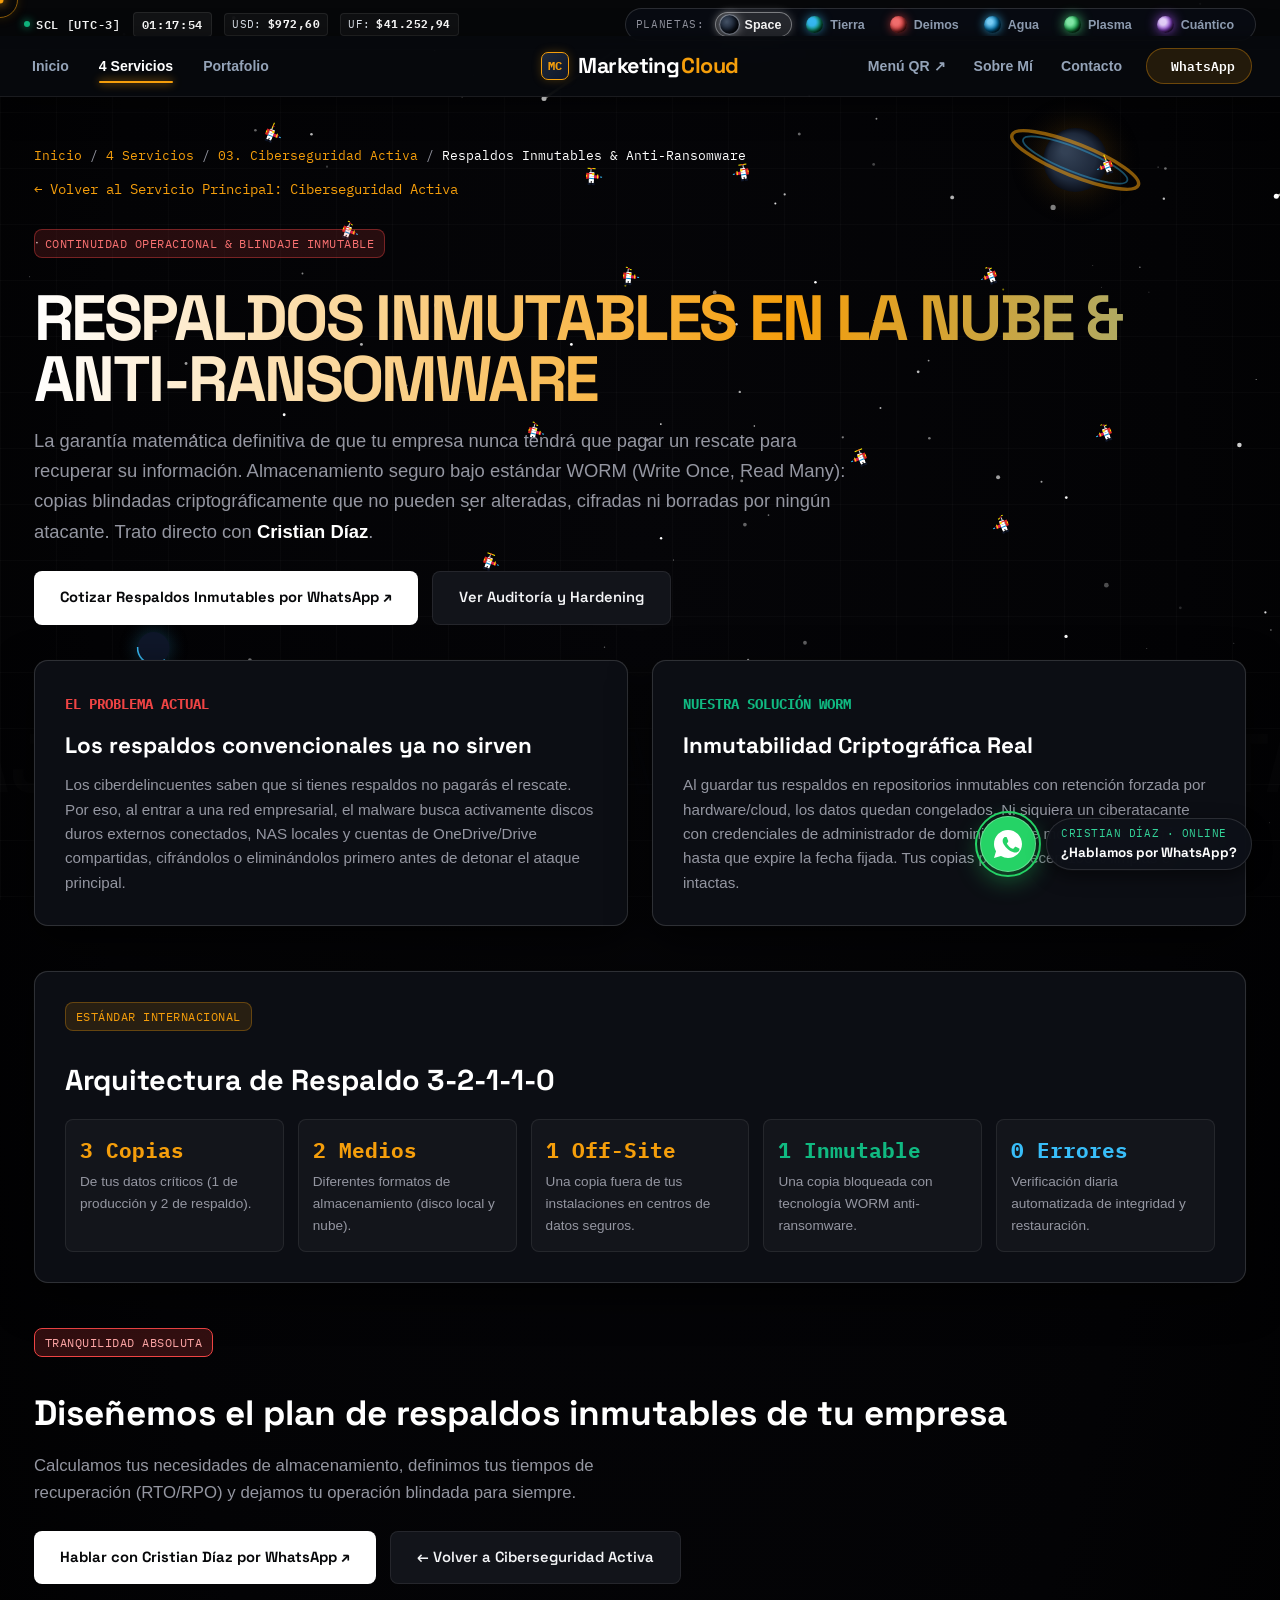
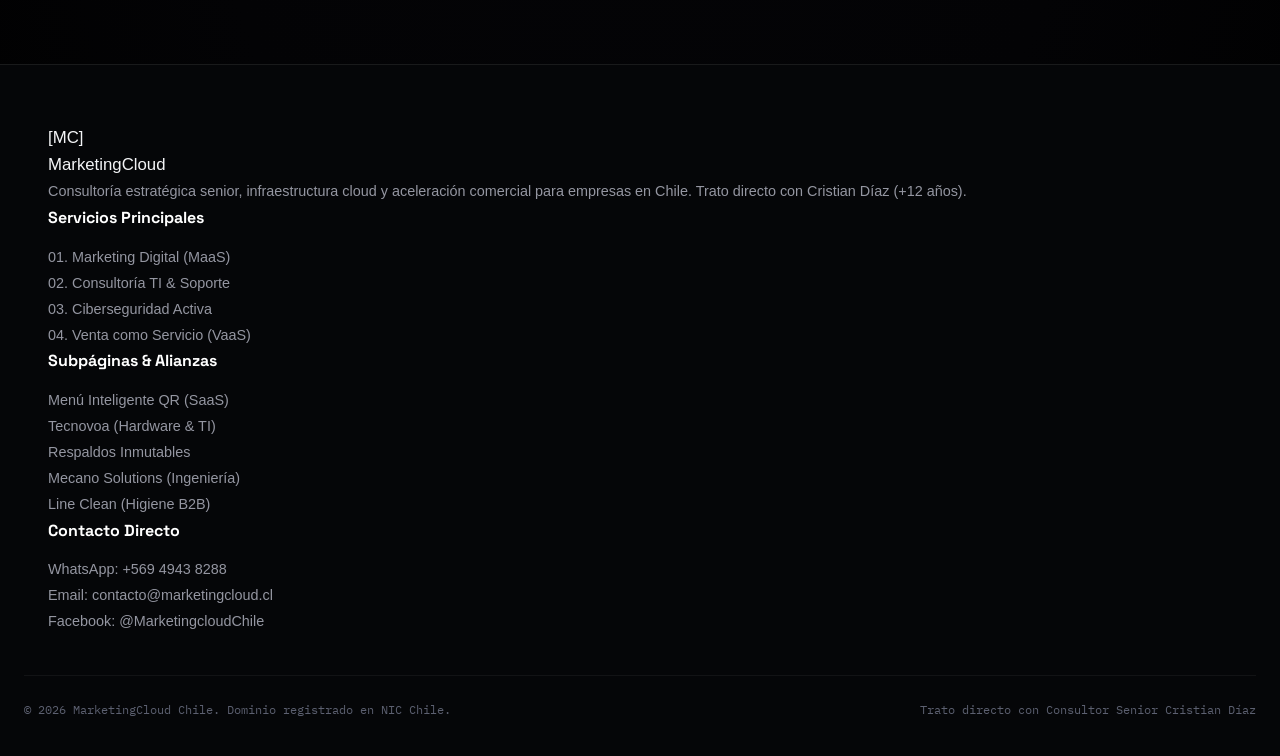
==== commit bc65967b: "feat: complete 6 planetary environments with custom physics, space comets/planets on scroll, earth m" ====
--- a/ciberseguridad-respaldos.html
+++ b/ciberseguridad-respaldos.html
@@ -81,27 +81,27 @@
         <!-- SELECTOR DE ENTORNOS PLANETARIOS CON ESFERAS 3D -->
         <div class="gravity-selector-bar">
           <span class="gravity-label">Planetas:</span>
-          <button class="gravity-btn active" data-mode="espacio" title="Espacio: Zero-G cósmico [Tecla E]">
+          <button class="gravity-btn active" data-mode="espacio" title="Space: Negro Profundo, Zero-G cósmico, cometas y estrellas [Tecla E]">
             <span class="planet-sphere sphere-espacio"></span>
-            <span>Espacio</span>
-          </button>
-          <button class="gravity-btn" data-mode="tierra" title="Tierra: 1.0g y atmósfera verde [Tecla T]">
+            <span>Space</span>
+          </button>
+          <button class="gravity-btn" data-mode="tierra" title="Tierra: Verde Jade, 1.0g, montañas, árboles y viento [Tecla T]">
             <span class="planet-sphere sphere-tierra"></span>
             <span>Tierra</span>
           </button>
-          <button class="gravity-btn" data-mode="marte" title="Marte: Viento rojo y 0.38g [Tecla M]">
-            <span class="planet-sphere sphere-marte"></span>
-            <span>Marte</span>
-          </button>
-          <button class="gravity-btn" data-mode="agua" title="Agua: Oleaje abisal y plantas marinas [Tecla A]">
+          <button class="gravity-btn" data-mode="deimos" title="Deimos: Rojo Carmesí, 0.38g, piedras, rocas y polvo ferroso [Tecla D o M]">
+            <span class="planet-sphere sphere-deimos sphere-marte"></span>
+            <span>Deimos</span>
+          </button>
+          <button class="gravity-btn" data-mode="agua" title="Agua: Azul Abisal, resistencia hidrodinámica, plantas y peces extraños [Tecla A]">
             <span class="planet-sphere sphere-agua"></span>
             <span>Agua</span>
           </button>
-          <button class="gravity-btn" data-mode="plasma" title="Plasma: Arcos eléctricos y verde neón [Tecla P]">
+          <button class="gravity-btn" data-mode="plasma" title="Plasma: Verde Neón, efecto lisérgico y arcos de plasma [Tecla P]">
             <span class="planet-sphere sphere-plasma"></span>
             <span>Plasma</span>
           </button>
-          <button class="gravity-btn" data-mode="cuantico" title="Cuántico: Púrpura iridiscente oscilante [Tecla C]">
+          <button class="gravity-btn" data-mode="cuantico" title="Cuántico: Púrpura Iridiscente, partículas prismáticas y astronautas desorientados [Tecla C]">
             <span class="planet-sphere sphere-cuantico"></span>
             <span>Cuántico</span>
           </button>
--- a/css/style.css
+++ b/css/style.css
@@ -1646,14 +1646,18 @@
 }
 
 /* 3. MARTE = ROJO (0.38g Gravedad Menor) */
+body.mode-deimos,
 body.mode-marte {
   background: radial-gradient(ellipse at 50% 25%, #250705 0%, #130302 60%, #060101 100%) !important;
 }
+body.mode-deimos .service-card,
+body.mode-deimos .tile,
 body.mode-marte .service-card,
 body.mode-marte .tile {
   border-color: rgba(239, 68, 68, 0.28) !important;
   box-shadow: 0 14px 40px rgba(0, 0, 0, 0.7), 0 0 25px rgba(239, 68, 68, 0.08) !important;
 }
+body.mode-deimos .cursor-dot,
 body.mode-marte .cursor-dot {
   background-color: #EF4444 !important;
   box-shadow: 0 0 12px #EF4444, 0 0 24px rgba(239, 68, 68, 0.6) !important;
@@ -2076,6 +2080,7 @@
 }
 
 /* 3. Marte: Ocre rojizo con tormentas de arena */
+.sphere-deimos,
 .sphere-marte {
   background: radial-gradient(circle at 35% 35%, #F87171 20%, #EF4444 60%, #7F1D1D 100%);
   box-shadow: inset -2px -2px 4px rgba(0, 0, 0, 0.9), 0 0 10px rgba(239, 68, 68, 0.65);
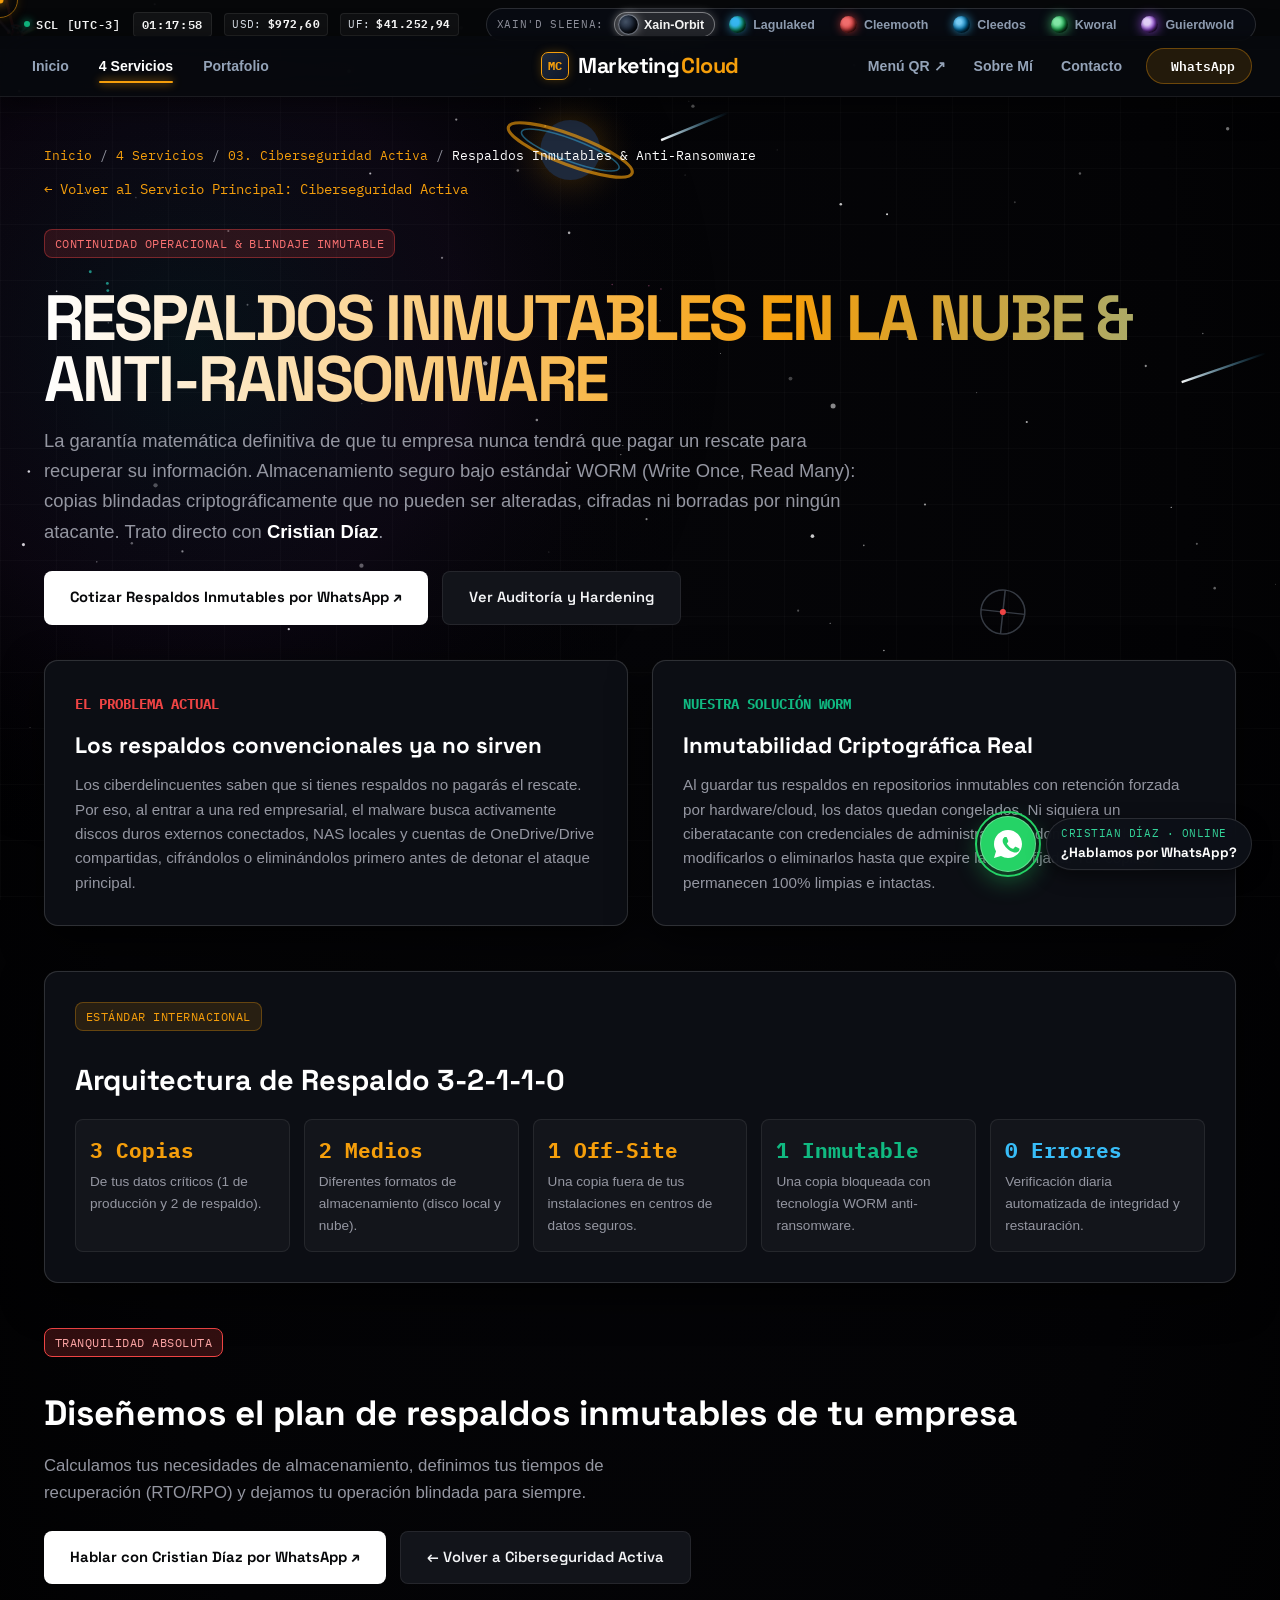
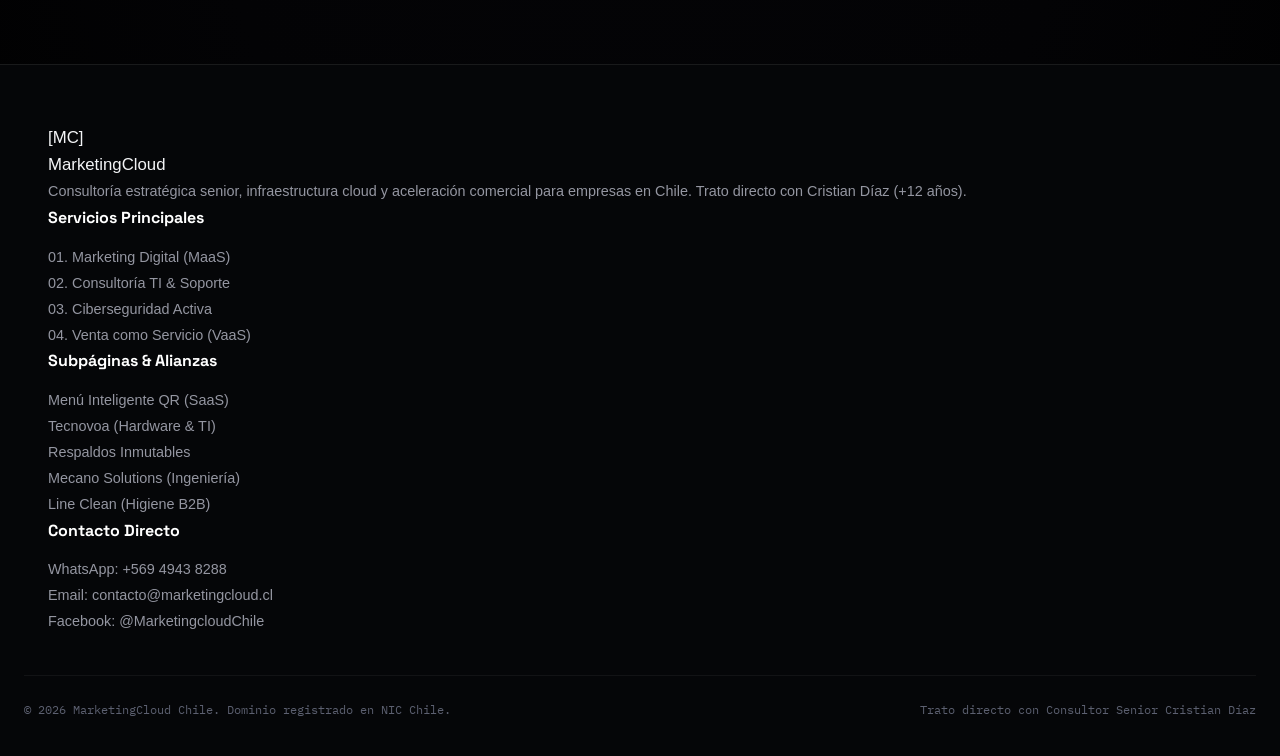
==== commit 3ab6ba6f: "feat(xaind-sleena): 6 moving planetary backgrounds, 12 physics weapons, corsairs defend mouse vs ast" ====
--- a/ciberseguridad-respaldos.html
+++ b/ciberseguridad-respaldos.html
@@ -78,32 +78,32 @@
       </div>
 
       <div class="studio-bar-right">
-        <!-- SELECTOR DE ENTORNOS PLANETARIOS CON ESFERAS 3D -->
+                <!-- SELECTOR DE PLANETAS (XAIN'D SLEENA 1986 ARCADE EDITION) -->
         <div class="gravity-selector-bar">
-          <span class="gravity-label">Planetas:</span>
-          <button class="gravity-btn active" data-mode="espacio" title="Space: Negro Profundo, Zero-G cósmico, cometas y estrellas [Tecla E]">
+          <span class="gravity-label">Xain'd Sleena:</span>
+          <button class="gravity-btn active" data-mode="espacio" title="Xain-Orbit: Espacio Zero-G, Saturno, asteroides y cometas [Tecla 1 o E]">
             <span class="planet-sphere sphere-espacio"></span>
-            <span>Space</span>
-          </button>
-          <button class="gravity-btn" data-mode="tierra" title="Tierra: Verde Jade, 1.0g, montañas, árboles y viento [Tecla T]">
+            <span>Xain-Orbit</span>
+          </button>
+          <button class="gravity-btn" data-mode="tierra" title="Lagulaked: Planeta Selva Verde Jade, montañas, árboles y viento [Tecla 2 o L]">
             <span class="planet-sphere sphere-tierra"></span>
-            <span>Tierra</span>
-          </button>
-          <button class="gravity-btn" data-mode="deimos" title="Deimos: Rojo Carmesí, 0.38g, piedras, rocas y polvo ferroso [Tecla D o M]">
+            <span>Lagulaked</span>
+          </button>
+          <button class="gravity-btn" data-mode="deimos" title="Cleemooth: Planeta Cañón Rojo Carmesí, rocas flotantes y tormenta [Tecla 3 o C]">
             <span class="planet-sphere sphere-deimos sphere-marte"></span>
-            <span>Deimos</span>
-          </button>
-          <button class="gravity-btn" data-mode="agua" title="Agua: Azul Abisal, resistencia hidrodinámica, plantas y peces extraños [Tecla A]">
+            <span>Cleemooth</span>
+          </button>
+          <button class="gravity-btn" data-mode="agua" title="Cleedos: Planeta Océano Azul Abisal, arrecifes, algas y peces [Tecla 4 o A]">
             <span class="planet-sphere sphere-agua"></span>
-            <span>Agua</span>
-          </button>
-          <button class="gravity-btn" data-mode="plasma" title="Plasma: Verde Neón, efecto lisérgico y arcos de plasma [Tecla P]">
+            <span>Cleedos</span>
+          </button>
+          <button class="gravity-btn" data-mode="plasma" title="Kworal: Planeta Reactor Verde Neón, magma, ondas y rayos de plasma [Tecla 5 o K]">
             <span class="planet-sphere sphere-plasma"></span>
-            <span>Plasma</span>
-          </button>
-          <button class="gravity-btn" data-mode="cuantico" title="Cuántico: Púrpura Iridiscente, partículas prismáticas y astronautas desorientados [Tecla C]">
+            <span>Kworal</span>
+          </button>
+          <button class="gravity-btn" data-mode="cuantico" title="Guierdwold: Planeta Cristal Púrpura, auroras y prismas cuánticos [Tecla 6 o G]">
             <span class="planet-sphere sphere-cuantico"></span>
-            <span>Cuántico</span>
+            <span>Guierdwold</span>
           </button>
         </div>
       </div>
@@ -119,7 +119,7 @@
         <span class="brand-name">Marketing<span>Cloud</span></span>
       </a>
       <button class="mobile-planet-pill" id="mobile-planet-btn" aria-label="Cambiar entorno planetario">
-        🌌 Espacio
+        🌌 Xain-Orbit
       </button>
     </div>
   </header>
--- a/css/style.css
+++ b/css/style.css
@@ -2436,3 +2436,302 @@
     max-width: 100vw !important;
   }
 }
+
+
+/* ==========================================================================
+   SISTEMA RESPONSIVO SIMPLE, ROBUSTO Y SIN SOBRECARGA
+   "el modelo responsivo se rompe, hazlo mas simple sin tantos detalles"
+   ========================================================================== */
+
+/* Reglas universales para prevenir cualquier desborde horizontal */
+html, body {
+  overflow-x: hidden !important;
+  max-width: 100vw !important;
+  width: 100% !important;
+  margin: 0 !important;
+  padding: 0 !important;
+  box-sizing: border-box !important;
+}
+
+*, *::before, *::after {
+  box-sizing: border-box !important;
+}
+
+.wrap, main.wrap {
+  width: 100% !important;
+  max-width: 1240px !important;
+  margin: 0 auto !important;
+  box-sizing: border-box !important;
+}
+
+/* Ocultar el riel lateral de progreso bajo 1240px para que no tape nunca las tarjetas */
+@media (max-width: 1240px) {
+  .scroll-rail {
+    display: none !important;
+  }
+}
+
+/* Ajustes para Tablets y Laptops Pequeñas (769px a 1100px) */
+@media (max-width: 1100px) {
+  .studio-bar-inner {
+    padding: 0 12px;
+  }
+  .finance-badge {
+    display: none !important; /* Oculta USD y UF para no desbordar horizontalmente */
+  }
+  .gravity-selector-bar {
+    gap: 4px;
+    padding: 2px 6px;
+  }
+  .gravity-btn {
+    padding: 2px 6px;
+    font-size: 0.72rem;
+  }
+  .nav-container {
+    gap: 8px !important;
+  }
+  .nav-col-left, .nav-col-right {
+    gap: 10px !important;
+  }
+  .nav-menu-link {
+    font-size: 0.80rem !important;
+    padding: 4px 2px !important;
+  }
+  .nav-cta-btn {
+    padding: 6px 12px !important;
+    font-size: 0.75rem !important;
+  }
+}
+
+/* Ajustes para Móviles y Pantallas Angostas (<= 820px) */
+@media (max-width: 820px) {
+  /* 1. Ocultar la barra pesada de indicadores */
+  .studio-bar {
+    display: none !important;
+  }
+
+  /* 2. Cabecera móvil superior fija (52px de altura) */
+  .mobile-top-bar {
+    display: flex !important;
+    position: fixed !important;
+    top: 0 !important;
+    left: 0 !important;
+    right: 0 !important;
+    height: 52px !important;
+    background: rgba(7, 9, 14, 0.96) !important;
+    backdrop-filter: blur(18px) !important;
+    -webkit-backdrop-filter: blur(18px) !important;
+    border-bottom: 1px solid rgba(255, 255, 255, 0.1) !important;
+    z-index: 1000 !important;
+    padding: 0 16px !important;
+    align-items: center !important;
+    justify-content: space-between !important;
+  }
+
+  .mobile-top-inner {
+    display: flex !important;
+    align-items: center !important;
+    justify-content: space-between !important;
+    width: 100% !important;
+  }
+
+  .mobile-top-inner .brand-link {
+    margin: 0 !important;
+  }
+
+  .mobile-top-inner .brand-name {
+    font-size: 1.15rem !important;
+  }
+
+  .mobile-top-inner .brand-badge-icon {
+    width: 24px !important;
+    height: 24px !important;
+    font-size: 0.65rem !important;
+  }
+
+  .mobile-planet-pill {
+    background: rgba(255, 255, 255, 0.08) !important;
+    border: 1px solid rgba(255, 255, 255, 0.18) !important;
+    color: #FFFFFF !important;
+    font-family: var(--font-mono) !important;
+    font-size: 0.74rem !important;
+    font-weight: 600 !important;
+    padding: 5px 12px !important;
+    border-radius: 9999px !important;
+    cursor: pointer !important;
+    display: inline-flex !important;
+    align-items: center !important;
+    gap: 4px !important;
+  }
+
+  /* 3. Dock de navegación inferior limpio y perfectamente distribuido */
+  nav.main-nav {
+    position: fixed !important;
+    top: auto !important;
+    bottom: 0 !important;
+    left: 0 !important;
+    right: 0 !important;
+    width: 100% !important;
+    height: auto !important;
+    padding: 6px 4px calc(6px + env(safe-area-inset-bottom, 0px)) 4px !important;
+    background: rgba(10, 14, 22, 0.97) !important;
+    backdrop-filter: blur(20px) !important;
+    -webkit-backdrop-filter: blur(20px) !important;
+    border-top: 1px solid rgba(255, 255, 255, 0.12) !important;
+    border-bottom: none !important;
+    box-shadow: 0 -8px 24px rgba(0, 0, 0, 0.7) !important;
+    z-index: 1000 !important;
+    margin: 0 !important;
+  }
+
+  .nav-container {
+    display: flex !important;
+    align-items: center !important;
+    justify-content: space-around !important;
+    width: 100% !important;
+    max-width: 100% !important;
+    margin: 0 !important;
+    padding: 0 !important;
+    gap: 0 !important;
+    grid-template-columns: none !important;
+  }
+
+  /* Clave para distribución fluida: display: contents elimina el conflicto de 100% + 100% */
+  .nav-col-left,
+  .nav-col-right {
+    display: contents !important;
+  }
+
+  .nav-col-center,
+  .nav-cta-btn {
+    display: none !important;
+  }
+
+  .nav-menu-link {
+    flex: 1 !important;
+    display: flex !important;
+    flex-direction: column !important;
+    align-items: center !important;
+    justify-content: center !important;
+    padding: 5px 2px !important;
+    border-radius: 8px !important;
+    color: #94A3B8 !important;
+    font-size: 0.64rem !important;
+    font-weight: 600 !important;
+    gap: 3px !important;
+    text-align: center !important;
+    white-space: nowrap !important;
+    min-width: 0 !important;
+  }
+
+  .nav-menu-link.active::after {
+    display: none !important;
+  }
+
+  .nav-menu-link.active,
+  .nav-menu-link:hover {
+    color: #FFFFFF !important;
+    background: rgba(255, 255, 255, 0.08) !important;
+  }
+
+  .nav-tab-icon {
+    display: block !important;
+    width: 18px !important;
+    height: 18px !important;
+    stroke: currentColor !important;
+  }
+
+  /* 4. Espaciado y fluidez del contenido */
+  main.wrap,
+  main[style*="padding-top"] {
+    padding-top: 68px !important;
+    padding-bottom: calc(85px + env(safe-area-inset-bottom, 0px)) !important;
+    padding-left: 14px !important;
+    padding-right: 14px !important;
+  }
+
+  /* 5. Titular Hero y tipografía que NUNCA desborda */
+  .kinetic-text-wrap {
+    overflow: hidden !important;
+    max-width: 100% !important;
+    margin-bottom: 18px !important;
+  }
+
+  .kinetic-line-1 {
+    font-size: clamp(0.9rem, 3.8vw, 1.25rem) !important;
+    letter-spacing: 0.02em !important;
+    margin-bottom: 4px !important;
+  }
+
+  .kinetic-line-2 {
+    font-size: clamp(1.4rem, 6.8vw, 2.5rem) !important;
+    line-height: 0.98 !important;
+    display: flex !important;
+    flex-wrap: wrap !important;
+    gap: 0 0.2em !important;
+    word-break: break-word !important;
+  }
+
+  .kinetic-line-2 .outline-text {
+    -webkit-text-stroke: 1.2px #FFFFFF !important;
+  }
+
+  .kinetic-line-3 {
+    font-size: clamp(1.9rem, 9vw, 3.4rem) !important;
+    line-height: 0.95 !important;
+    word-break: break-word !important;
+  }
+
+  .chroma-title {
+    font-size: clamp(1.8rem, 7vw, 2.8rem) !important;
+    line-height: 1.05 !important;
+    word-break: break-word !important;
+  }
+
+  /* 6. Grillas y columnas adaptadas a 1 sola columna natural */
+  .col-12, .col-8, .col-6, .col-4, .col-3 {
+    grid-column: span 12 !important;
+    width: 100% !important;
+    max-width: 100% !important;
+  }
+
+  .tile, .card, .service-card, .price-card, .project-giant-item, .stat-tile {
+    width: 100% !important;
+    max-width: 100% !important;
+    margin-left: 0 !important;
+    margin-right: 0 !important;
+    padding: 20px 16px !important;
+  }
+
+  .project-giant-item {
+    grid-template-columns: 1fr !important;
+  }
+
+  .grid,
+  [style*="grid-template-columns"] {
+    grid-template-columns: 1fr !important;
+    gap: 18px !important;
+  }
+
+  /* Evitar que botones o contenedores flex se salgan de pantalla en móvil */
+  [style*="display: flex"] {
+    flex-wrap: wrap !important;
+  }
+
+  .btn-primary, .btn-secondary, .btn-accent {
+    width: 100% !important;
+    justify-content: center !important;
+    text-align: center !important;
+  }
+
+  .footer-inner {
+    grid-template-columns: 1fr !important;
+    gap: 24px !important;
+  }
+
+  /* Botón flotante de WhatsApp situado sobre el dock */
+  .whatsapp-float-bubble {
+    bottom: calc(68px + env(safe-area-inset-bottom, 8px)) !important;
+    right: 12px !important;
+  }
+}
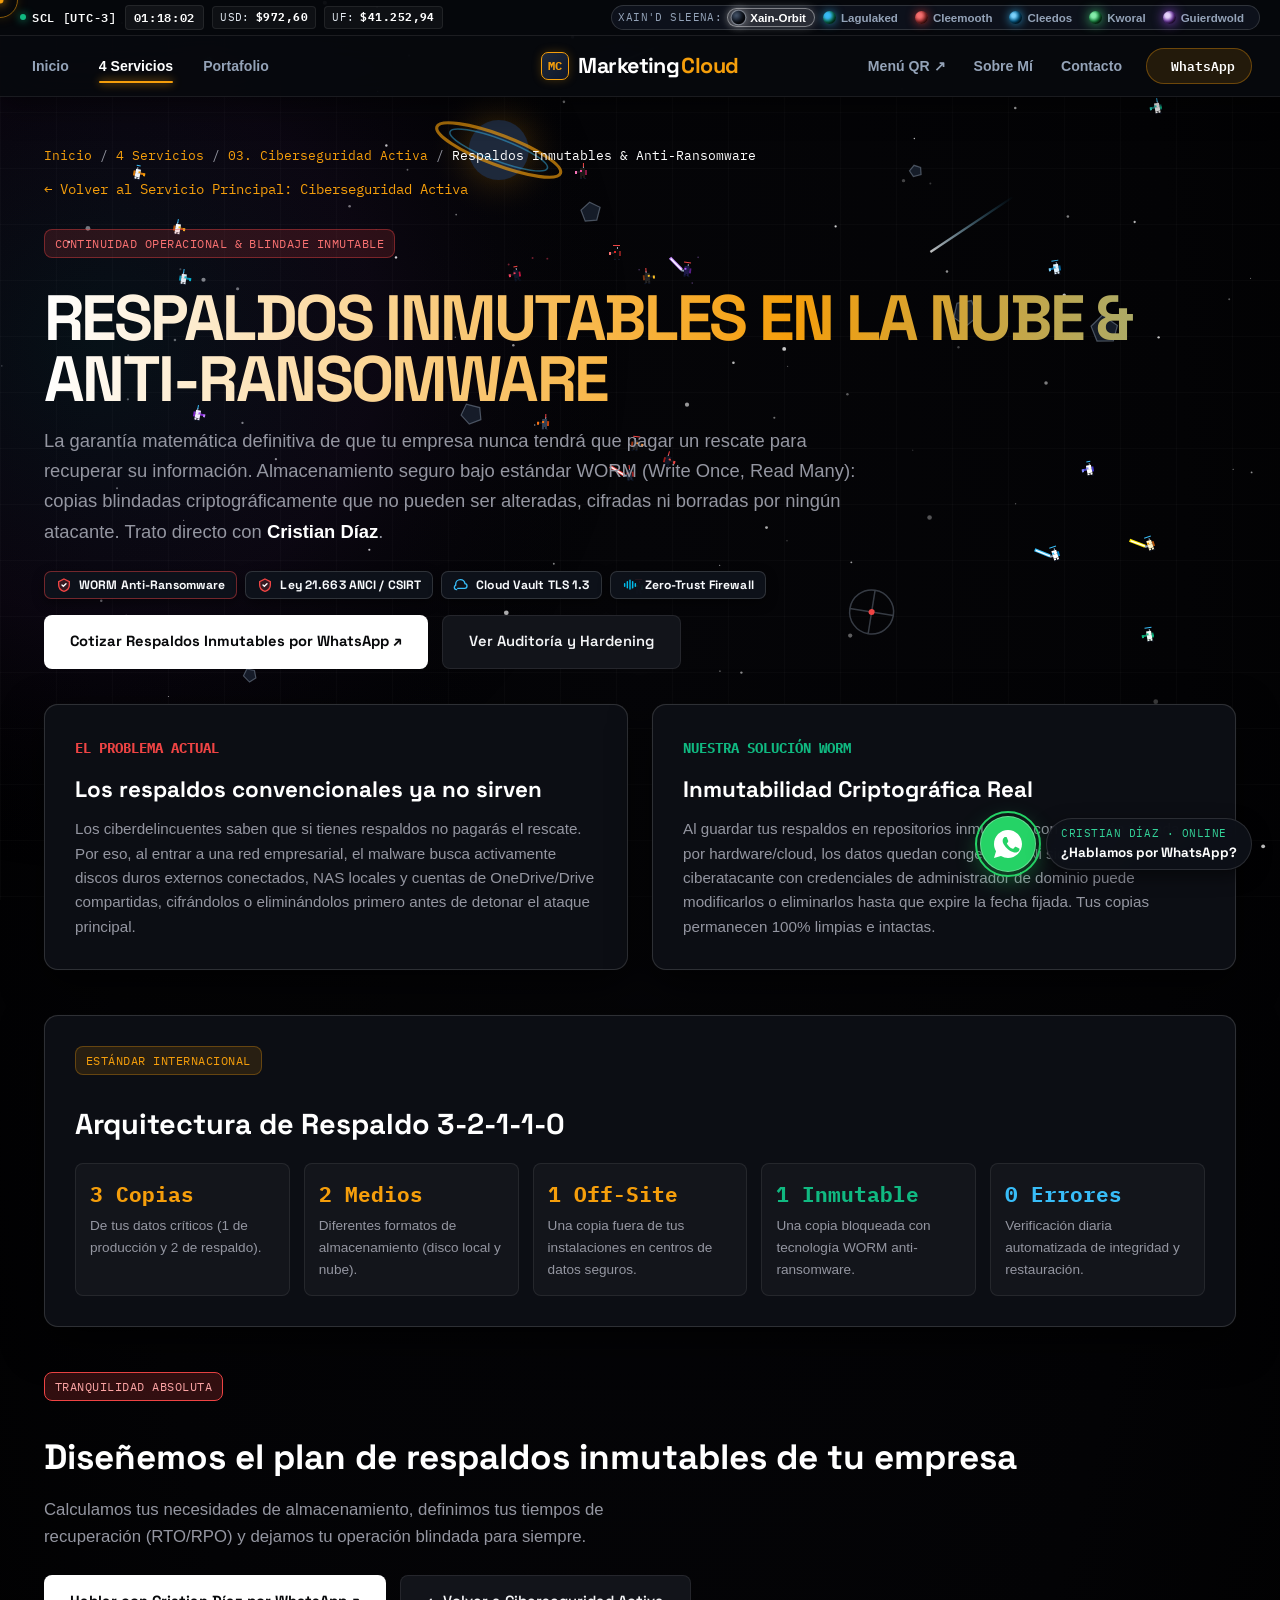
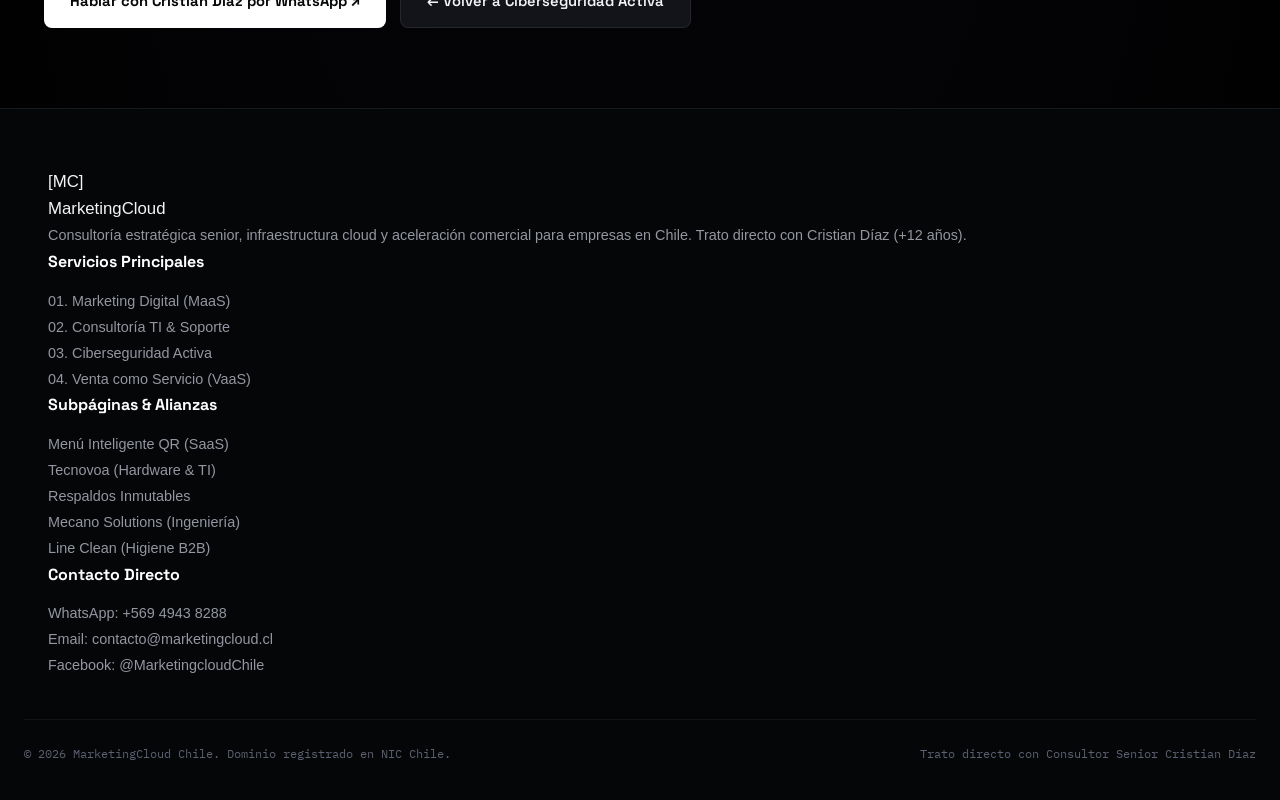
==== commit 89979372: "feat(brands): add SVG brand logos and emblems to all client references, projects and services" ====
--- a/ciberseguridad-respaldos.html
+++ b/ciberseguridad-respaldos.html
@@ -198,6 +198,13 @@
       <p style="font-size: 1.15rem; color: var(--text-muted); max-width: 820px; line-height: 1.65; margin-bottom: 24px;">
         La garantía matemática definitiva de que tu empresa nunca tendrá que pagar un rescate para recuperar su información. Almacenamiento seguro bajo estándar WORM (Write Once, Read Many): copias blindadas criptográficamente que no pueden ser alteradas, cifradas ni borradas por ningún atacante. Trato directo con <strong style="color: #FFFFFF;">Cristian Díaz</strong>.
       </p>
+
+            <div class="brand-logo-strip">
+              <a href="ciberseguridad-respaldos.html" class="brand-logo-badge" style="border-color: rgba(239,68,68,0.45);"><svg viewBox="0 0 24 24" fill="none"><path d="M12 3L20 7V12C20 16.5 16.5 20.3 12 21.5C7.5 20.3 4 16.5 4 12V7L12 3Z" stroke="#EF4444" stroke-width="2" fill="rgba(239,68,68,0.18)"/><path d="M9 12L11 14L15 10" stroke="#FFFFFF" stroke-width="2" stroke-linecap="round"/></svg><span>WORM Anti-Ransomware</span></a>
+              <span class="brand-logo-badge"><svg viewBox="0 0 24 24" fill="none"><path d="M12 3L20 7V12C20 16.5 16.5 20.3 12 21.5C7.5 20.3 4 16.5 4 12V7L12 3Z" stroke="#EF4444" stroke-width="2" fill="rgba(239,68,68,0.18)"/><path d="M9 12L11 14L15 10" stroke="#FFFFFF" stroke-width="2" stroke-linecap="round"/></svg><span>Ley 21.663 ANCI / CSIRT</span></span>
+              <span class="brand-logo-badge"><svg viewBox="0 0 24 24" fill="none"><path d="M7 17H17.5C19.5 17 21 15.5 21 13.5C21 11.7 19.7 10.2 18 10C17.4 6.6 14.5 4 11 4C7.1 4 4 7.1 4 11C4 11.4 4 11.8 4.1 12.1C2.9 12.8 2 14 2 15.5C2 17.4 3.6 19 5.5 19" stroke="#38BDF8" stroke-width="2" stroke-linecap="round"/></svg><span>Cloud Vault TLS 1.3</span></span>
+              <span class="brand-logo-badge"><svg viewBox="0 0 24 24" fill="none"><path d="M4 14V10M8 16V7M12 18V5M16 16V7M20 14V10" stroke="#00BCEB" stroke-width="2.2" stroke-linecap="round"/></svg><span>Zero-Trust Firewall</span></span>
+            </div>
 
       <div style="display: flex; gap: 14px; flex-wrap: wrap;">
         <a class="btn-primary" href="https://wa.me/56949438288?text=Hola%20Cristian,%20quiero%20implementar%20Respaldos%20Inmutables%20en%20la%20nube%20para%20mi%20empresa" target="_blank" rel="noopener">
--- a/css/style.css
+++ b/css/style.css
@@ -2735,3 +2735,224 @@
     right: 12px !important;
   }
 }
+
+
+/* ==========================================================================
+   FIX DEFINITIVO DE LA BARRA SUPERIOR (.studio-bar) Y CABECERA (nav.main-nav)
+   Evita salto a 2 líneas, superposición con la cabecera y conflicto de z-index
+   ========================================================================== */
+.studio-bar {
+  position: fixed !important;
+  top: 0 !important;
+  left: 0 !important;
+  right: 0 !important;
+  height: 36px !important;
+  padding: 0 20px !important;
+  display: flex !important;
+  align-items: center !important;
+  background: rgba(6, 8, 12, 0.96) !important;
+  border-bottom: 1px solid rgba(255, 255, 255, 0.09) !important;
+  z-index: 1002 !important;
+  overflow: hidden !important;
+  transition: transform 0.28s ease, opacity 0.28s ease !important;
+}
+
+.studio-bar-inner {
+  max-width: 1360px !important;
+  width: 100% !important;
+  margin: 0 auto !important;
+  display: flex !important;
+  justify-content: space-between !important;
+  align-items: center !important;
+  flex-wrap: nowrap !important;
+  gap: 10px !important;
+  white-space: nowrap !important;
+}
+
+.studio-bar-left {
+  display: inline-flex !important;
+  align-items: center !important;
+  gap: 8px !important;
+  flex-wrap: nowrap !important;
+  flex-shrink: 0 !important;
+}
+
+.studio-bar-right {
+  display: inline-flex !important;
+  align-items: center !important;
+  justify-content: flex-end !important;
+  gap: 6px !important;
+  flex-wrap: nowrap !important;
+  flex-shrink: 1 !important;
+  min-width: 0 !important;
+}
+
+.gravity-selector-bar {
+  display: inline-flex !important;
+  align-items: center !important;
+  flex-wrap: nowrap !important;
+  gap: 3px !important;
+  background: rgba(15, 19, 29, 0.9) !important;
+  border: 1px solid rgba(255, 255, 255, 0.14) !important;
+  border-radius: 9999px !important;
+  padding: 2px 6px !important;
+}
+
+.gravity-label {
+  font-family: var(--font-mono) !important;
+  font-size: 0.66rem !important;
+  color: #94A3B8 !important;
+  text-transform: uppercase !important;
+  letter-spacing: 0.04em !important;
+  margin-right: 2px !important;
+  white-space: nowrap !important;
+}
+
+.gravity-btn {
+  padding: 2px 8px 2px 4px !important;
+  font-size: 0.72rem !important;
+  font-weight: 600 !important;
+  gap: 5px !important;
+  border-radius: 9999px !important;
+  white-space: nowrap !important;
+  flex-shrink: 0 !important;
+}
+
+.planet-sphere {
+  width: 13px !important;
+  height: 13px !important;
+}
+
+/* Color activo para Cleemooth (data-mode="deimos") */
+.gravity-btn[data-mode="deimos"].active {
+  background: rgba(239, 68, 68, 0.20) !important;
+  border-color: #EF4444 !important;
+  color: #FCA5A5 !important;
+  font-weight: 700 !important;
+  box-shadow: 0 0 10px rgba(239, 68, 68, 0.35) !important;
+}
+
+/* Cabecera principal justo debajo de los 36px de studio-bar */
+@media (min-width: 821px) {
+  nav.main-nav {
+    top: 36px !important;
+    z-index: 1001 !important;
+  }
+  nav.main-nav.is-scrolled {
+    top: 36px !important;
+    padding: 9px 28px !important;
+    background: rgba(6, 8, 12, 0.97) !important;
+  }
+}
+
+@media (max-width: 1220px) {
+  .gravity-label {
+    display: none !important;
+  }
+  .finance-badge {
+    padding: 1px 5px !important;
+    font-size: 0.66rem !important;
+  }
+  .gravity-btn {
+    padding: 2px 6px 2px 4px !important;
+    font-size: 0.68rem !important;
+  }
+}
+
+@media (max-width: 1020px) {
+  .finance-badge {
+    display: none !important;
+  }
+}
+
+@media (max-width: 820px) {
+  .studio-bar {
+    display: none !important;
+  }
+}
+
+
+/* ==========================================================================
+   SISTEMA DE LOGOS DE MARCAS Y REFERENCIAS (CLIENTES, TECNOLOGÍAS Y PARTNERS)
+   ========================================================================== */
+.brand-logo-strip {
+  display: flex;
+  flex-wrap: wrap;
+  align-items: center;
+  gap: 8px;
+  margin: 12px 0 16px;
+}
+
+.brand-logo-badge {
+  display: inline-flex;
+  align-items: center;
+  gap: 7px;
+  background: rgba(15, 19, 28, 0.92);
+  border: 1px solid rgba(255, 255, 255, 0.14);
+  padding: 5px 11px;
+  border-radius: 7px;
+  font-family: var(--font-display);
+  font-size: 0.76rem;
+  font-weight: 700;
+  color: #F8FAFC;
+  letter-spacing: 0.01em;
+  box-shadow: 0 4px 12px rgba(0, 0, 0, 0.45);
+  transition: transform 0.2s ease, border-color 0.2s ease, box-shadow 0.2s ease;
+  text-decoration: none;
+  line-height: 1.2;
+}
+
+.brand-logo-badge:hover {
+  transform: translateY(-2px);
+  border-color: rgba(255, 255, 255, 0.35);
+  box-shadow: 0 6px 16px rgba(0, 0, 0, 0.65);
+}
+
+.brand-logo-badge svg {
+  width: 16px;
+  height: 16px;
+  flex-shrink: 0;
+}
+
+/* Emblemas grandes para tarjetas de Proyectos / Clientes en Portafolio e Index */
+.project-brand-header {
+  display: flex;
+  align-items: center;
+  gap: 14px;
+  margin: 8px 0 12px;
+}
+
+.project-brand-emblem {
+  width: 52px;
+  height: 52px;
+  border-radius: 12px;
+  display: flex;
+  align-items: center;
+  justify-content: center;
+  flex-shrink: 0;
+  background: linear-gradient(135deg, #161B26 0%, #0B0E14 100%);
+  border: 1.5px solid rgba(255, 255, 255, 0.18);
+  box-shadow: 0 8px 20px rgba(0, 0, 0, 0.6);
+}
+
+.project-brand-emblem svg {
+  width: 30px;
+  height: 30px;
+}
+
+/* Barra de Ecosistema de Marcas y Clientes en el Hero */
+.ecosystem-brands-bar {
+  margin-top: 28px;
+  padding-top: 22px;
+  border-top: 1px solid rgba(255, 255, 255, 0.09);
+}
+
+.ecosystem-brands-title {
+  font-family: var(--font-mono);
+  font-size: 0.70rem;
+  text-transform: uppercase;
+  letter-spacing: 0.08em;
+  color: #94A3B8;
+  margin-bottom: 12px;
+  display: block;
+}
